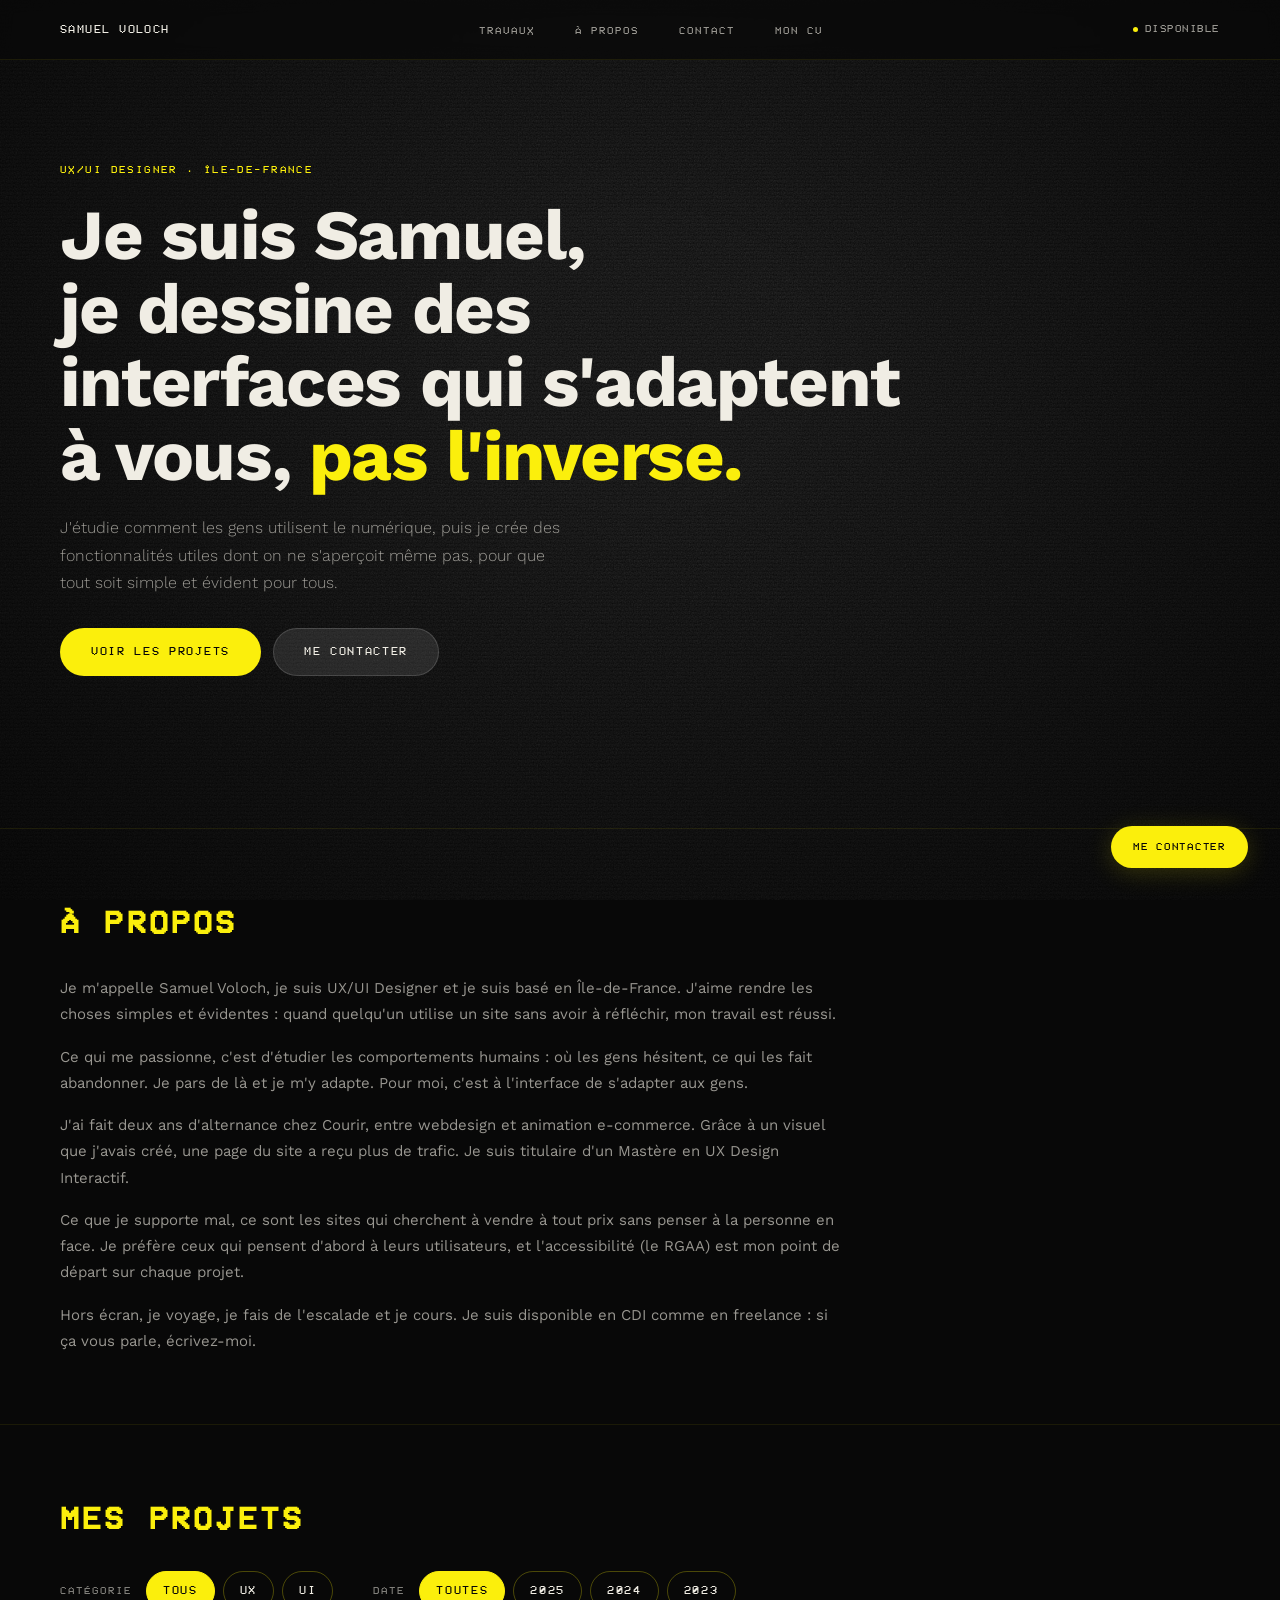
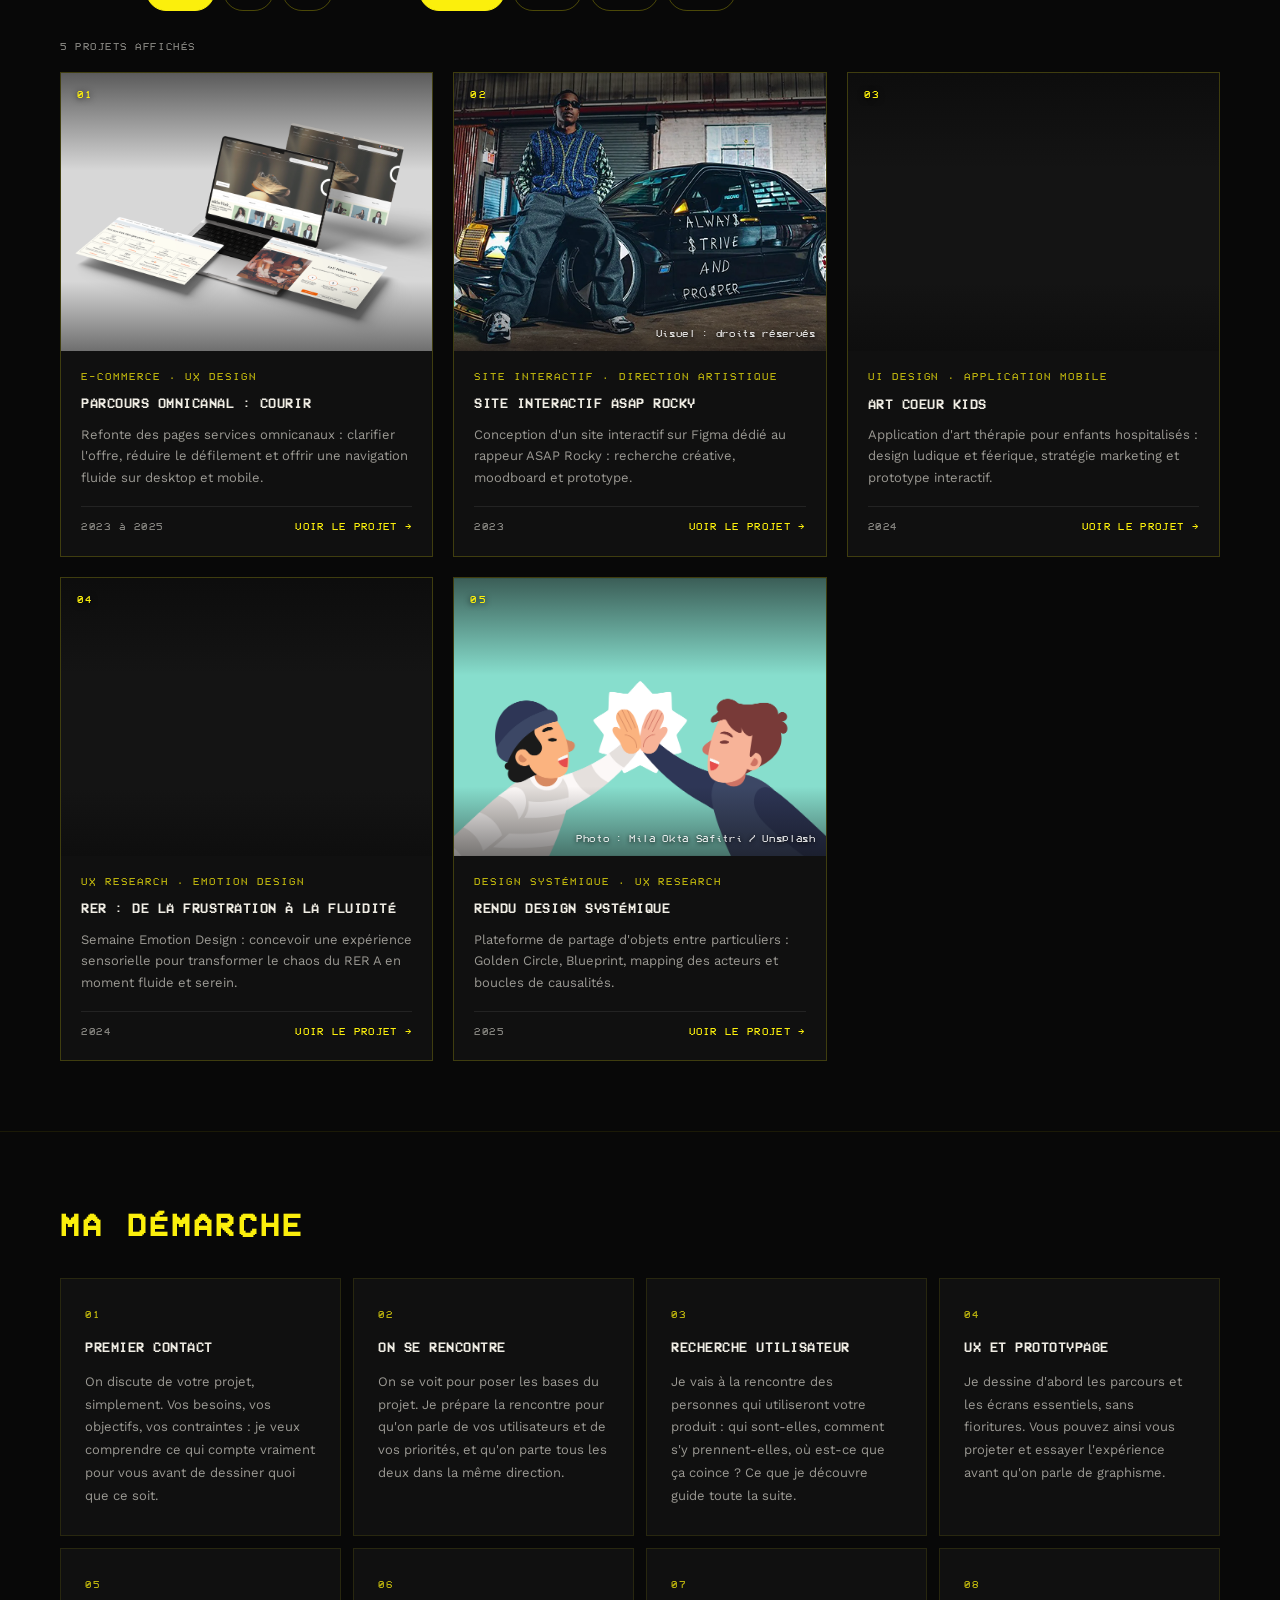
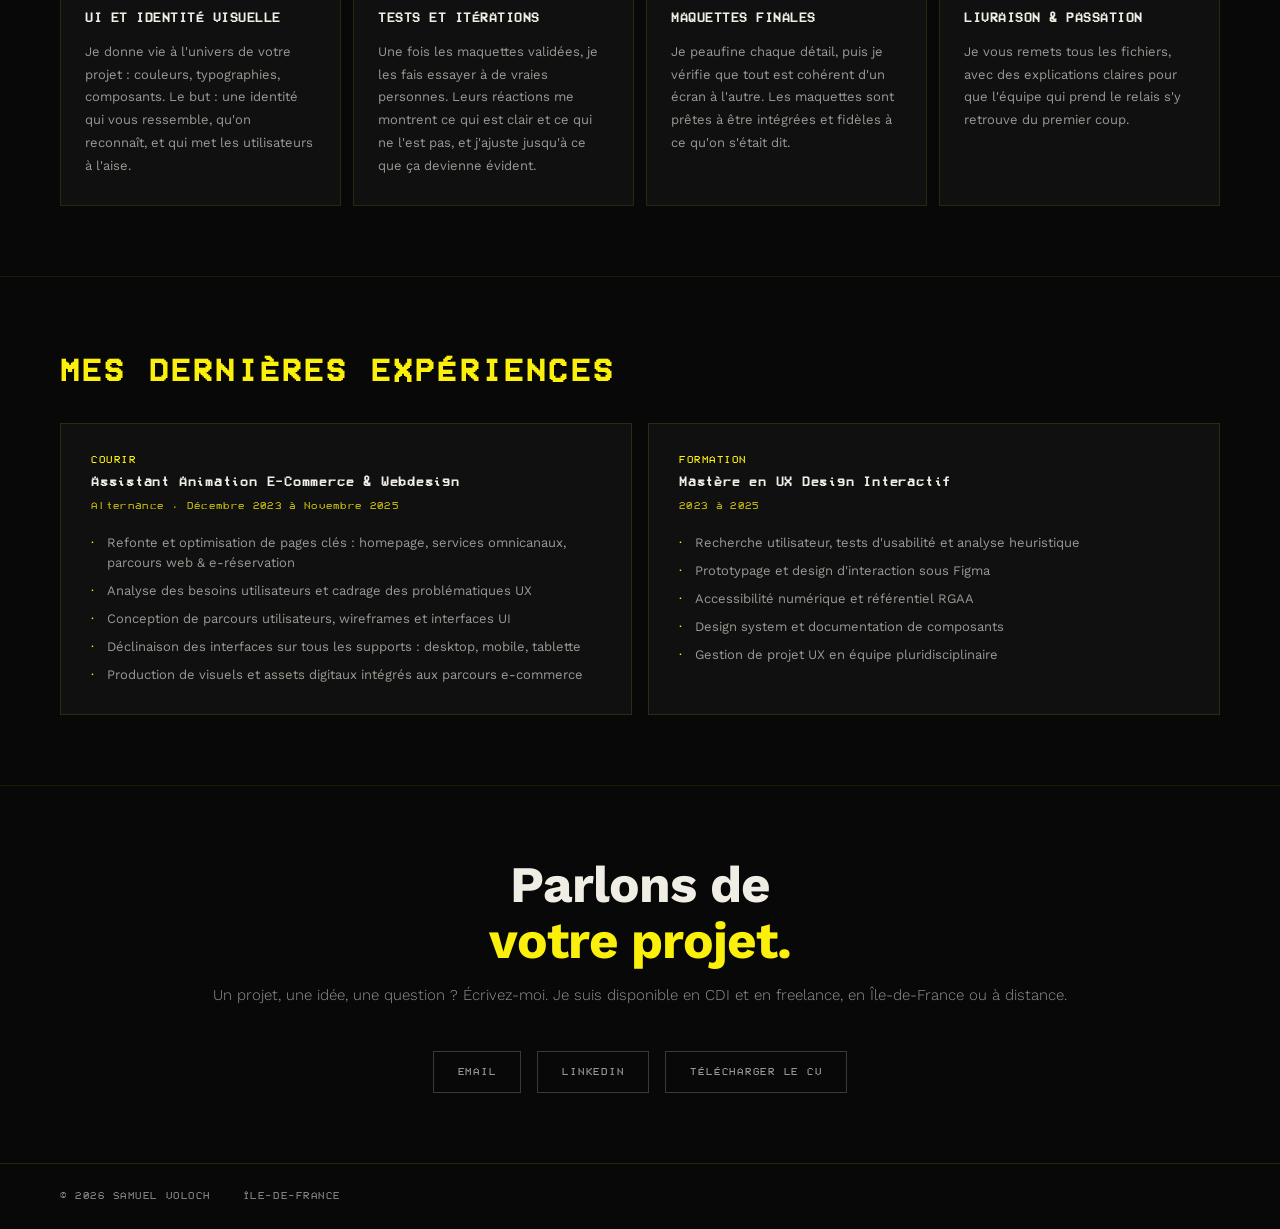
==== index.html @ e3a6f75e "Update index.html" ====
<!DOCTYPE html>
<html lang="fr">
<head>
<meta charset="UTF-8">
<meta name="viewport" content="width=device-width, initial-scale=1.0">
<title>Samuel Voloch · UX/UI Designer</title>
<meta name="author" content="Samuel Voloch">
<meta name="description" content="Je suis Samuel, UX/UI Designer. Je dessine des interfaces qui s'adaptent à vous, pas l'inverse. Basé en Île-de-France.">
<link rel="preconnect" href="https://fonts.googleapis.com">
<link rel="preconnect" href="https://fonts.gstatic.com" crossorigin>
<link href="https://fonts.googleapis.com/css2?family=Work+Sans:wght@300;400;500;700&display=swap" rel="stylesheet">
<link rel="stylesheet" href="style.css">
<script type="application/ld+json">
{"@context":"https://schema.org","@type":"Person","name":"Samuel Voloch","jobTitle":"UX/UI Designer","url":"https://portfolio-samuel-blond.vercel.app","address":{"@type":"PostalAddress","addressRegion":"Île-de-France","addressCountry":"FR"}}
</script>
<script src="script.js" defer></script>
</head>
<body>

<a class="skip-link" href="#contenu">Aller au contenu</a>

<div class="fx" aria-hidden="true">
  <div id="bg"></div>
  <div id="scanlines"></div>
  <div id="vignette"></div>
  <div id="glitch-el"></div>
  <div id="cur"></div>
  <div id="cur-ring"></div>
</div>

<nav class="nav" aria-label="Navigation principale">
  <a href="#hero" class="nav-logo">SAMUEL VOLOCH</a>
  <button type="button" class="nav-toggle" aria-expanded="false" aria-controls="nav-menu"><span class="nav-toggle-icon" aria-hidden="true"></span>Menu</button>
  <ul class="nav-links" id="nav-menu">
    <li><a href="#work">Travaux</a></li>
    <li><a href="#about">À propos</a></li>
    <li><a href="#contact">Contact</a></li>
    <li><a href="https://drive.google.com/file/d/10iyQHXAq80rBVVJ4hmMgtF6LsTq1H88y/view?usp=sharing" target="_blank" rel="noopener noreferrer">Mon CV<span class="sr-only"> (nouvel onglet)</span></a></li>
  </ul>
  <p class="nav-status"><span class="blink" aria-hidden="true"></span>Disponible</p>
</nav>

<main id="contenu" class="main">

  <section id="hero" class="section">
    <p class="hero-eyebrow">UX/UI Designer · Île-de-France</p>
    <h1 class="hero-title">
      Je suis Samuel,<br>
      je dessine des<br>
      interfaces qui s'adaptent<br>
      à vous, <em>pas l'inverse.</em>
    </h1>
    <p class="hero-sub">J'étudie comment les gens utilisent le numérique, puis je crée des fonctionnalités utiles dont on ne s'aperçoit même pas, pour que tout soit simple et évident pour tous.</p>
    <div class="hero-btns">
      <a href="#work" class="btn btn-y">Voir les projets</a>
      <a href="#contact" class="btn btn-g">Me contacter</a>
    </div>
  </section>

  <section id="about" class="section">
    <h2 class="sec-title">À Propos</h2>
    <div class="about-text">
      <p>Je m'appelle Samuel Voloch, je suis UX/UI Designer et je suis basé en Île-de-France. J'aime rendre les choses simples et évidentes : quand quelqu'un utilise un site sans avoir à réfléchir, mon travail est réussi.</p>
      <p>Ce qui me passionne, c'est d'étudier les comportements humains : où les gens hésitent, ce qui les fait abandonner. Je pars de là et je m'y adapte. Pour moi, c'est à l'interface de s'adapter aux gens.</p>
      <p>J'ai fait deux ans d'alternance chez Courir, entre webdesign et animation <span class="nowrap">e-commerce</span>. Grâce à un visuel que j'avais créé, une page du site a reçu plus de trafic. Je suis titulaire d'un Mastère en UX Design Interactif.</p>
      <p>Ce que je supporte mal, ce sont les sites qui cherchent à vendre à tout prix sans penser à la personne en face. Je préfère ceux qui pensent d'abord à leurs utilisateurs, et l'accessibilité (le RGAA) est mon point de départ sur chaque projet.</p>
      <p>Hors écran, je voyage, je fais de l'escalade et je cours. Je suis disponible en CDI comme en freelance : si ça vous parle, écrivez-moi.</p>
    </div>
  </section>

  <section id="work" class="section">
    <h2 class="sec-title">Mes Projets</h2>

    <!-- Filtres : affichés par script.js (cachés si JavaScript est désactivé) -->
    <div class="filters" data-filters hidden>
      <div class="filter-group" role="group" aria-labelledby="fl-cat">
        <span class="filter-label" id="fl-cat">Catégorie</span>
        <button type="button" class="chip-btn" data-group="cat" data-filter="all" aria-pressed="true">Tous</button>
        <button type="button" class="chip-btn" data-group="cat" data-filter="ux" aria-pressed="false">UX</button>
        <button type="button" class="chip-btn" data-group="cat" data-filter="ui" aria-pressed="false">UI</button>
      </div>
      <div class="filter-group" role="group" aria-labelledby="fl-year">
        <span class="filter-label" id="fl-year">Date</span>
        <button type="button" class="chip-btn" data-group="year" data-filter="all" aria-pressed="true">Toutes</button>
        <button type="button" class="chip-btn" data-group="year" data-filter="2025" aria-pressed="false">2025</button>
        <button type="button" class="chip-btn" data-group="year" data-filter="2024" aria-pressed="false">2024</button>
        <button type="button" class="chip-btn" data-group="year" data-filter="2023" aria-pressed="false">2023</button>
      </div>
    </div>
    <p class="filter-status" id="filter-status" role="status"></p>

    <ul class="proj-grid" id="proj-list" role="list" aria-label="Projets">

      <li class="proj-item" data-cat="ux ui" data-year="2023 2024 2025">
        <a class="proj-card" href="projet-courir.html" aria-labelledby="p1-name">
          <div class="proj-thumb">
            <span class="proj-num" aria-hidden="true">01</span>
            <img src="Mockup%20Courir.png" alt="" loading="lazy" decoding="async">
          </div>
          <div class="proj-body">
            <p class="proj-tag">E-Commerce · UX Design</p>
            <h3 class="proj-name" id="p1-name">Parcours omnicanal : Courir</h3>
            <p class="proj-desc">Refonte des pages services omnicanaux : clarifier l'offre, réduire le défilement et offrir une navigation fluide sur desktop et mobile.</p>
            <div class="proj-footer"><span class="proj-year">2023 à 2025</span><span class="proj-cta">Voir le projet <span aria-hidden="true">→</span></span></div>
          </div>
        </a>
      </li>

      <li class="proj-item" data-cat="ui" data-year="2023">
        <a class="proj-card" href="projet-asaprocky.html" aria-labelledby="p2-name">
          <div class="proj-thumb">
            <span class="proj-num" aria-hidden="true">02</span>
            <img src="image_22.png" alt="" loading="lazy" decoding="async">
            <span class="proj-credit">Visuel : droits réservés</span>
          </div>
          <div class="proj-body">
            <p class="proj-tag">Site interactif · Direction artistique</p>
            <h3 class="proj-name" id="p2-name">Site interactif ASAP Rocky</h3>
            <p class="proj-desc">Conception d'un site interactif sur Figma dédié au rappeur ASAP Rocky : recherche créative, moodboard et prototype.</p>
            <div class="proj-footer"><span class="proj-year">2023</span><span class="proj-cta">Voir le projet <span aria-hidden="true">→</span></span></div>
          </div>
        </a>
      </li>

      <li class="proj-item" data-cat="ui" data-year="2024">
        <a class="proj-card" href="projet-artcourkids.html" aria-labelledby="p3-name">
          <div class="proj-thumb">
            <span class="proj-num" aria-hidden="true">03</span>
            <img src="Art_Coeur_Kids.webp" alt="" loading="lazy" decoding="async" style="object-position:50% 35%">    <!-- cadrage sur le visage -->
          </div>
          <div class="proj-body">
            <p class="proj-tag">UI Design · Application mobile</p>
            <h3 class="proj-name" id="p3-name">Art Coeur Kids</h3>
            <p class="proj-desc">Application d'art thérapie pour enfants hospitalisés : design ludique et féerique, stratégie marketing et prototype interactif.</p>
            <div class="proj-footer"><span class="proj-year">2024</span><span class="proj-cta">Voir le projet <span aria-hidden="true">→</span></span></div>
          </div>
        </a>
      </li>

      <li class="proj-item" data-cat="ux" data-year="2024">
        <a class="proj-card" href="projet-rer.html" aria-labelledby="p4-name">
          <div class="proj-thumb">
            <span class="proj-num" aria-hidden="true">04</span>
            <img src="Container.png" alt="" loading="lazy" decoding="async">
          </div>
          <div class="proj-body">
            <p class="proj-tag">UX Research · Emotion Design</p>
            <h3 class="proj-name" id="p4-name">RER : De la Frustration à la Fluidité</h3>
            <p class="proj-desc">Semaine Emotion Design : concevoir une expérience sensorielle pour transformer le chaos du RER A en moment fluide et serein.</p>
            <div class="proj-footer"><span class="proj-year">2024</span><span class="proj-cta">Voir le projet <span aria-hidden="true">→</span></span></div>
          </div>
        </a>
      </li>

      <li class="proj-item" data-cat="ux" data-year="2025">
        <a class="proj-card" href="projet-design-systemique.html" aria-labelledby="p5-name">
          <div class="proj-thumb">
            <span class="proj-num" aria-hidden="true">05</span>
            <img src="mila-okta-safitri-QBdipcCUViI-unsplash.png" alt="" loading="lazy" decoding="async">
            <span class="proj-credit">Photo : Mila Okta Safitri / Unsplash</span>
          </div>
          <div class="proj-body">
            <p class="proj-tag">Design Systémique · UX Research</p>
            <h3 class="proj-name" id="p5-name">Rendu Design Systémique</h3>
            <p class="proj-desc">Plateforme de partage d'objets entre particuliers : Golden Circle, Blueprint, mapping des acteurs et boucles de causalités.</p>
            <div class="proj-footer"><span class="proj-year">2025</span><span class="proj-cta">Voir le projet <span aria-hidden="true">→</span></span></div>
          </div>
        </a>
      </li>

    </ul>

    <p class="proj-empty" id="proj-empty" hidden>Aucun projet ne correspond à ces filtres. <button type="button" id="filter-reset">Réinitialiser les filtres</button></p>
  </section>

  <section id="process" class="section">
    <h2 class="sec-title">Ma Démarche</h2>
    <div class="process-grid">

      <div class="process-card">
        <div class="process-n" aria-hidden="true">01</div>
        <h3 class="process-title">Premier contact</h3>
        <p class="process-text">On discute de votre projet, simplement. Vos besoins, vos objectifs, vos contraintes : je veux comprendre ce qui compte vraiment pour vous avant de dessiner quoi que ce soit.</p>
      </div>

      <div class="process-card">
        <div class="process-n" aria-hidden="true">02</div>
        <h3 class="process-title">On se rencontre</h3>
        <p class="process-text">On se voit pour poser les bases du projet. Je prépare la rencontre pour qu'on parle de vos utilisateurs et de vos priorités, et qu'on parte tous les deux dans la même direction.</p>
      </div>

      <div class="process-card">
        <div class="process-n" aria-hidden="true">03</div>
        <h3 class="process-title">Recherche utilisateur</h3>
        <p class="process-text">Je vais à la rencontre des personnes qui utiliseront votre produit : qui sont-elles, comment s'y prennent-elles, où est-ce que ça coince ? Ce que je découvre guide toute la suite.</p>
      </div>

      <div class="process-card">
        <div class="process-n" aria-hidden="true">04</div>
        <h3 class="process-title">UX et prototypage</h3>
        <p class="process-text">Je dessine d'abord les parcours et les écrans essentiels, sans fioritures. Vous pouvez ainsi vous projeter et essayer l'expérience avant qu'on parle de graphisme.</p>
      </div>

      <div class="process-card">
        <div class="process-n" aria-hidden="true">05</div>
        <h3 class="process-title">UI et identité visuelle</h3>
        <p class="process-text">Je donne vie à l'univers de votre projet : couleurs, typographies, composants. Le but : une identité qui vous ressemble, qu'on reconnaît, et qui met les utilisateurs à l'aise.</p>
      </div>

      <div class="process-card">
        <div class="process-n" aria-hidden="true">06</div>
        <h3 class="process-title">Tests et itérations</h3>
        <p class="process-text">Une fois les maquettes validées, je les fais essayer à de vraies personnes. Leurs réactions me montrent ce qui est clair et ce qui ne l'est pas, et j'ajuste jusqu'à ce que ça devienne évident.</p>
      </div>

      <div class="process-card">
        <div class="process-n" aria-hidden="true">07</div>
        <h3 class="process-title">Maquettes finales</h3>
        <p class="process-text">Je peaufine chaque détail, puis je vérifie que tout est cohérent d'un écran à l'autre. Les maquettes sont prêtes à être intégrées et fidèles à ce qu'on s'était dit.</p>
      </div>

      <div class="process-card">
        <div class="process-n" aria-hidden="true">08</div>
        <h3 class="process-title">Livraison &amp; passation</h3>
        <p class="process-text">Je vous remets tous les fichiers, avec des explications claires pour que l'équipe qui prend le relais s'y retrouve du premier coup.</p>
      </div>

    </div>
  </section>

  <section id="xp" class="section">
    <h2 class="sec-title">Mes Dernières Expériences</h2>
    <div class="xp-grid">
      <article class="xp-card">
        <p class="xp-company">Courir</p>
        <h3 class="xp-role">Assistant Animation E-Commerce &amp; Webdesign</h3>
        <p class="xp-period">Alternance · Décembre 2023 à Novembre 2025</p>
        <ul class="xp-list">
          <li>Refonte et optimisation de pages clés : homepage, services omnicanaux, parcours web &amp; e-réservation</li>
          <li>Analyse des besoins utilisateurs et cadrage des problématiques UX</li>
          <li>Conception de parcours utilisateurs, wireframes et interfaces UI</li>
          <li>Déclinaison des interfaces sur tous les supports : desktop, mobile, tablette</li>
          <li>Production de visuels et assets digitaux intégrés aux parcours e-commerce</li>
        </ul>
      </article>
      <article class="xp-card">
        <p class="xp-company">Formation</p>
        <h3 class="xp-role">Mastère en UX Design Interactif</h3>
        <p class="xp-period">2023 à 2025</p>
        <ul class="xp-list">
          <li>Recherche utilisateur, tests d'usabilité et analyse heuristique</li>
          <li>Prototypage et design d'interaction sous Figma</li>
          <li>Accessibilité numérique et référentiel RGAA</li>
          <li>Design system et documentation de composants</li>
          <li>Gestion de projet UX en équipe pluridisciplinaire</li>
        </ul>
      </article>
    </div>
  </section>

  <section id="contact" class="section">
    <h2 class="contact-big">Parlons de<br><em>votre projet.</em></h2>
    <p class="contact-sub">Un projet, une idée, une question ? Écrivez-moi. Je suis disponible en CDI et en freelance, en Île-de-France ou à distance.</p>
    <div class="contact-links">
      <a href="mailto:s.a.voloch@gmail.com" class="contact-link">Email</a>
      <a href="https://www.linkedin.com/in/samuel-voloch-94533a205/" target="_blank" rel="noopener noreferrer" class="contact-link">LinkedIn<span class="sr-only"> (nouvel onglet)</span></a>
      <a href="https://drive.google.com/file/d/10iyQHXAq80rBVVJ4hmMgtF6LsTq1H88y/view?usp=sharing" target="_blank" rel="noopener noreferrer" class="contact-link">Télécharger le CV<span class="sr-only"> (nouvel onglet)</span></a>
    </div>
  </section>

</main>

<footer class="foot">
  <span class="foot-copy">© 2026 Samuel Voloch</span>
  <span class="foot-copy">Île-de-France</span>
</footer>

<a href="mailto:s.a.voloch@gmail.com" id="float-contact">Me contacter</a>
<button type="button" id="back-top" aria-label="Retour en haut de la page">
  <svg viewBox="0 0 24 24" aria-hidden="true"><path d="M12 20V5M5 11l7-7 7 7"/></svg>
</button>

</body>
</html>
---- style.css ----
/* ==========================================================================
   Samuel Voloch · Portfolio · feuille de style partagée par toutes les pages
   Le CSS propre à une seule page reste dans le <style> de cette page.
   ========================================================================== */

/* ---------- Polices ---------- */
@font-face {
  font-family: 'VCR OSD Mono';
  src: url('VCR_OSD_MONO.woff2') format('woff2'),
       url('VCR_OSD_MONO.ttf') format('truetype');
  font-weight: 400;
  font-style: normal;
  font-display: swap;
}

/* ---------- Variables ---------- */
:root {
  --y: #FBEF0C;
  --bg: #080808;
  --card: #101010;
  --card2: #141414;
  --white: #F0EDE4;

  /* Textes secondaires : tous >= 4,5:1 sur --bg et --card (RGAA / WCAG AA) */
  --dim: rgba(240, 237, 228, 0.62);
  --faint: rgba(240, 237, 228, 0.52);
  --y-dim: rgba(251, 239, 12, 0.72);

  --line: rgba(251, 239, 12, 0.1);
  --line-strong: rgba(251, 239, 12, 0.2);

  --mono: 'VCR OSD Mono', 'Courier New', monospace;
  --sans: 'Work Sans', Arial, sans-serif;

  --nav-h: 60px;
  --gutter: 60px;
}

/* ---------- Base ---------- */
*, *::before, *::after { margin: 0; padding: 0; box-sizing: border-box; }
[hidden] { display: none !important; }

html {
  scroll-behavior: smooth;
  scroll-padding-top: calc(var(--nav-h) + 16px);
}
body {
  background: var(--bg);
  color: var(--white);
  font-family: var(--sans);
  line-height: 1.5;
  overflow-x: hidden;
  -webkit-font-smoothing: antialiased;
}
img { max-width: 100%; }
a { color: inherit; }
ul, ol { list-style: none; }

:focus-visible { outline: 2px solid var(--y); outline-offset: 3px; }

.sr-only {
  position: absolute; width: 1px; height: 1px; overflow: hidden;
  clip: rect(0 0 0 0); clip-path: inset(50%); white-space: nowrap;
}
.skip-link {
  position: fixed; top: -80px; left: 16px; z-index: 10000;
  font-family: var(--mono); font-size: 11px; letter-spacing: .14em; text-transform: uppercase;
  color: #080808; background: var(--y); text-decoration: none;
  padding: 12px 18px; border-radius: 100px; transition: top .15s;
}
.skip-link:focus { top: 12px; }

/* ---------- Calques d'ambiance (fond, scanlines, vignette, glitch) ---------- */
#bg { position: fixed; inset: 0; z-index: 0; background-color: #0d0d0d; overflow: hidden; }
#bg::before {
  content: ''; position: absolute; inset: -50%; width: 200%; height: 200%;
  background-image: url("data:image/svg+xml,%3Csvg xmlns='http://www.w3.org/2000/svg' width='300' height='300'%3E%3Cfilter id='n'%3E%3CfeTurbulence type='fractalNoise' baseFrequency='0.75' numOctaves='4' stitchTiles='stitch'/%3E%3CfeColorMatrix type='saturate' values='0'/%3E%3C/filter%3E%3Crect width='300' height='300' filter='url(%23n)' opacity='0.9'/%3E%3C/svg%3E");
  opacity: .18; animation: snow .08s steps(1) infinite;
}
@keyframes snow {
  0% { transform: translate(0, 0); }   10% { transform: translate(-3%, -4%); }
  20% { transform: translate(4%, 2%); } 30% { transform: translate(-2%, 5%); }
  40% { transform: translate(3%, -3%); } 50% { transform: translate(-5%, 1%); }
  60% { transform: translate(2%, 4%); }  70% { transform: translate(-4%, -2%); }
  80% { transform: translate(5%, 3%); }  90% { transform: translate(-1%, -5%); }
  100% { transform: translate(3%, 2%); }
}
#scanlines {
  position: fixed; inset: 0; z-index: 1; pointer-events: none;
  background: repeating-linear-gradient(to bottom, transparent 0, transparent 2px, rgba(0,0,0,.10) 2px, rgba(0,0,0,.10) 4px);
}
#vignette {
  position: fixed; inset: 0; z-index: 2; pointer-events: none;
  background: radial-gradient(ellipse at 50% 40%, transparent 20%, rgba(0,0,0,.65) 100%);
}
#glitch-el {
  position: fixed; left: 0; right: 0; height: 1px; z-index: 4; pointer-events: none;
  background: rgba(251, 239, 12, .5); opacity: 0; transition: opacity .05s;
}

/* ---------- Curseur personnalisé (souris uniquement) ---------- */
#cur, #cur-ring {
  display: none; position: fixed; top: -100px; left: -100px; z-index: 9999;
  border-radius: 50%; pointer-events: none; opacity: 0;
  transform: translate(-50%, -50%);
}
#cur { width: 8px; height: 8px; background: var(--y); transition: width .15s, height .15s; }
#cur-ring { width: 30px; height: 30px; z-index: 9998; border: 1px solid rgba(251,239,12,.4); transition: width .2s, height .2s, border-color .2s; }
.cur-hover #cur { width: 13px; height: 13px; }
.cur-hover #cur-ring { width: 44px; height: 44px; border-color: rgba(251,239,12,.7); }

@media (hover: hover) and (pointer: fine) {
  #cur, #cur-ring { display: block; }
  /* le vrai curseur n'est masqué qu'une fois le curseur personnalisé actif (classe posée par script.js) */
  html.cur-on body, html.cur-on a, html.cur-on button { cursor: none; }
  /* dans la visionneuse, le vrai curseur redevient visible */
  .lightbox, .lightbox * { cursor: auto; }
  .lightbox .lb-close { cursor: pointer; }
  .lightbox .lb-img { cursor: zoom-out; }
}

/* ---------- Navigation ---------- */
.nav {
  position: fixed; top: 0; left: 0; right: 0; height: var(--nav-h); z-index: 100;
  display: flex; align-items: center; justify-content: space-between; padding: 0 var(--gutter);
  border-bottom: .5px solid rgba(251,239,12,.08);
  background: rgba(8,8,8,.75); backdrop-filter: blur(8px);
}
.nav-logo { font-family: var(--mono); font-size: 12px; letter-spacing: .12em; color: var(--white); text-decoration: none; white-space: nowrap; }
.nav-toggle {
  display: none; align-items: center; gap: 10px; min-height: 44px; padding: 0 4px;
  font-family: var(--mono); font-size: 12px; letter-spacing: .16em; text-transform: uppercase;
  color: var(--white); background: none; border: 0; cursor: pointer;
}
.nav-toggle-icon { position: relative; width: 18px; height: 2px; background: currentColor; transition: background .15s; }
.nav-toggle-icon::before, .nav-toggle-icon::after { content: ''; position: absolute; left: 0; width: 18px; height: 2px; background: currentColor; transition: transform .2s; }
.nav-toggle-icon::before { top: -6px; }
.nav-toggle-icon::after { top: 6px; }
.nav-toggle[aria-expanded="true"] .nav-toggle-icon { background: transparent; }
.nav-toggle[aria-expanded="true"] .nav-toggle-icon::before { transform: translateY(6px) rotate(45deg); }
.nav-toggle[aria-expanded="true"] .nav-toggle-icon::after { transform: translateY(-6px) rotate(-45deg); }
.nav-links { display: flex; gap: 40px; }
.nav-links a {
  font-family: var(--mono); font-size: 11px; letter-spacing: .18em; text-transform: uppercase;
  color: var(--dim); text-decoration: none; transition: color .2s;
}
.nav-links a:hover { color: var(--y); }
.nav-status { font-family: var(--mono); font-size: 11px; letter-spacing: .14em; text-transform: uppercase; color: var(--dim); display: flex; align-items: center; gap: 7px; }
.blink { width: 5px; height: 5px; border-radius: 50%; background: var(--y); animation: blink 1.4s step-end infinite; }
@keyframes blink { 0%, 100% { opacity: 1; } 50% { opacity: 0; } }

/* ---------- Structure ---------- */
.main { position: relative; z-index: 10; }
.section { padding: 70px var(--gutter); border-top: .5px solid rgba(251,239,12,.08); }
.sec-title {
  font-family: var(--mono); font-size: clamp(22px, 3vw, 32px); font-weight: 700;
  letter-spacing: .1em; text-transform: uppercase; color: var(--y); margin-bottom: 28px;
}

/* ---------- Boutons ---------- */
.btn {
  display: inline-flex; align-items: center; justify-content: center;
  font-family: var(--mono); font-size: 12px; letter-spacing: .14em; text-transform: uppercase; text-decoration: none;
  padding: 14px 30px; border-radius: 100px; border: 1px solid transparent; cursor: pointer;
  transition: transform .15s, opacity .15s, background .2s;
}
.btn:hover { transform: translateY(-2px); }
.btn-y { background: var(--y); color: #080808; }
.btn-y:hover { opacity: .88; }
.btn-g { background: rgba(255,255,255,.1); color: var(--white); border-color: rgba(255,255,255,.15); }
.btn-g:hover { background: rgba(255,255,255,.16); }

/* Boutons flottants : contact + retour en haut */
#float-contact {
  position: fixed; bottom: 32px; right: 32px; z-index: 200;
  font-family: var(--mono); font-size: 11px; letter-spacing: .16em; text-transform: uppercase; text-decoration: none;
  color: #080808; background: var(--y); padding: 13px 22px; border-radius: 100px;
  box-shadow: 0 4px 24px rgba(251,239,12,.18);
  transition: transform .2s, opacity .3s, visibility .3s;
}
#float-contact:hover { transform: translateY(-2px); }
#float-contact.is-hidden { opacity: 0; visibility: hidden; pointer-events: none; transform: translateY(8px); }

#back-top {
  position: fixed; bottom: 88px; right: 32px; z-index: 200;
  width: 44px; height: 44px; display: grid; place-items: center; padding: 0;
  color: var(--y); background: rgba(16,16,16,.92); border: 1px solid rgba(251,239,12,.5); border-radius: 50%;
  box-shadow: 0 4px 24px rgba(0,0,0,.5);
  opacity: 0; visibility: hidden; transform: translateY(8px);
  transition: opacity .25s, transform .25s, visibility .25s, background .2s, color .2s;
}
#back-top svg { width: 18px; height: 18px; fill: none; stroke: currentColor; stroke-width: 2; stroke-linecap: square; }
#back-top.is-visible { opacity: 1; visibility: visible; transform: none; }
#back-top:hover { background: var(--y); color: #080808; }

/* ---------- Footer ---------- */
.foot {
  position: relative; z-index: 10;
  /* textes alignés à gauche : les boutons flottants occupent le coin droit en bas de page */
  display: flex; align-items: center; justify-content: flex-start; gap: 8px 32px; flex-wrap: wrap;
  padding: 24px var(--gutter); border-top: .5px solid rgba(251,239,12,.12);
}
.foot-copy { font-family: var(--mono); font-size: 11px; letter-spacing: .14em; text-transform: uppercase; color: var(--faint); }

/* ==========================================================================
   PAGE D'ACCUEIL
   ========================================================================== */
#hero { min-height: 92vh; display: flex; flex-direction: column; justify-content: center; padding-top: 80px; border-top: 0; }
.hero-eyebrow { font-family: var(--mono); font-size: 11px; letter-spacing: .22em; text-transform: uppercase; color: var(--y); margin-bottom: 20px; opacity: 0; animation: up .6s .2s ease forwards; }
.hero-title { font-size: clamp(44px, 5.5vw, 80px); font-weight: 700; line-height: 1.05; letter-spacing: -.02em; margin-bottom: 20px; opacity: 0; animation: up .7s .4s ease forwards; }
.hero-title em { font-style: normal; color: var(--y); white-space: nowrap; }
.hero-sub { font-size: 16px; font-weight: 300; color: var(--dim); max-width: 500px; line-height: 1.7; margin-bottom: 32px; opacity: 0; animation: up .65s .65s ease forwards; }
.hero-btns { display: flex; flex-wrap: wrap; gap: 12px; opacity: 0; animation: up .6s .85s ease forwards; }
@keyframes up { from { opacity: 0; transform: translateY(14px); } to { opacity: 1; transform: translateY(0); } }

.about-text p { font-size: 15px; color: var(--dim); line-height: 1.75; max-width: 780px; margin-bottom: 16px; }
.about-text p:last-child { margin-bottom: 0; }
.nowrap { white-space: nowrap; }

/* Filtres des projets */
.filters { display: flex; flex-wrap: wrap; gap: 14px 40px; margin-bottom: 28px; }
.filter-group { display: flex; align-items: center; flex-wrap: wrap; gap: 8px; }
.filter-label { font-family: var(--mono); font-size: 11px; letter-spacing: .18em; text-transform: uppercase; color: var(--faint); margin-right: 6px; }
.chip-btn {
  font-family: var(--mono); font-size: 12px; min-height: 40px; letter-spacing: .14em; text-transform: uppercase;
  color: var(--white); background: transparent; padding: 9px 16px; border-radius: 100px;
  border: 1px solid rgba(251,239,12,.28); cursor: pointer; transition: background .2s, color .2s, border-color .2s;
}
.chip-btn:hover { border-color: var(--y); color: var(--y); }
.chip-btn[aria-pressed="true"] { background: var(--y); border-color: var(--y); color: #080808; }
.filter-status { font-family: var(--mono); font-size: 11px; letter-spacing: .14em; text-transform: uppercase; color: var(--faint); margin-bottom: 16px; }
.proj-empty { font-size: 15px; color: var(--dim); padding: 32px 0; }
.proj-empty button { font: inherit; color: var(--y); background: none; border: 0; text-decoration: underline; cursor: pointer; }

/* Grille de projets : tout est visible d'un coup, les filtres masquent les cartes en trop */
.proj-grid { display: grid; grid-template-columns: repeat(3, 1fr); gap: 20px; }
.proj-item { min-width: 0; }
.proj-card {
  display: block; height: 100%; color: inherit; text-decoration: none;
  background: var(--card); border: 1px solid var(--line-strong);
  transition: border-color .2s, transform .2s;
}
.proj-card:hover { border-color: rgba(251,239,12,.6); transform: translateY(-3px); }
.proj-thumb { position: relative; aspect-ratio: 4 / 3; overflow: hidden; background: var(--card2); display: flex; align-items: center; justify-content: center; }
.proj-thumb img { width: 100%; height: 100%; object-fit: cover; display: block; }
/* voile sombre en haut et en bas : garde le numéro et le crédit lisibles sur une image claire */
.proj-thumb::after {
  content: ''; position: absolute; inset: 0; pointer-events: none;
  background: linear-gradient(to bottom, rgba(8,8,8,.6), transparent 35%, transparent 75%, rgba(8,8,8,.5));
}
.proj-num { position: absolute; top: 14px; left: 16px; z-index: 1; font-family: var(--mono); font-size: 11px; letter-spacing: .2em; color: var(--y); text-shadow: 0 1px 6px rgba(0,0,0,.8); }
.proj-credit { position: absolute; z-index: 1; bottom: 8px; right: 10px; left: 10px; text-align: right; font-family: var(--mono); font-size: 11px; letter-spacing: .06em; color: rgba(255,255,255,.85); text-shadow: 0 1px 4px rgba(0,0,0,.9); }
.proj-body { padding: 18px 20px 20px; }
.proj-tag { font-family: var(--mono); font-size: 11px; letter-spacing: .18em; text-transform: uppercase; color: var(--y-dim); margin-bottom: 10px; }
.proj-name { font-family: var(--mono); font-size: 13px; font-weight: 700; letter-spacing: .04em; text-transform: uppercase; line-height: 1.4; margin-bottom: 10px; }
.proj-desc { font-family: var(--sans); font-size: 13px; color: var(--dim); line-height: 1.65; margin-bottom: 18px; }
.proj-footer { display: flex; align-items: center; justify-content: space-between; border-top: 1px solid rgba(255,255,255,.08); padding-top: 12px; }
.proj-year { font-family: var(--mono); font-size: 11px; letter-spacing: .14em; color: var(--faint); }
.proj-cta { font-family: var(--mono); font-size: 11px; letter-spacing: .12em; text-transform: uppercase; color: var(--y); }

/* Démarche */
.process-grid { display: grid; grid-template-columns: repeat(4, 1fr); gap: 12px; }
.process-card { background: var(--card); border: 1px solid var(--line); padding: 28px 24px; transition: background .2s, border-color .2s, transform .15s; }
.process-card:hover { background: rgba(251,239,12,.06); border-color: rgba(251,239,12,.5); transform: translateY(-3px); }
.process-n { font-family: var(--mono); font-size: 11px; letter-spacing: .2em; color: var(--y-dim); margin-bottom: 16px; }
.process-title { font-family: var(--mono); font-size: 13px; font-weight: 700; letter-spacing: .04em; text-transform: uppercase; line-height: 1.3; margin-bottom: 14px; }
.process-text { font-size: 13px; color: var(--dim); line-height: 1.75; }

/* Expériences */
.xp-grid { display: grid; grid-template-columns: 1fr 1fr; gap: 16px; }
.xp-card { background: var(--card); border: 1px solid rgba(251,239,12,.12); padding: 28px 30px; }
.xp-company { font-family: var(--mono); font-size: 11px; letter-spacing: .14em; text-transform: uppercase; color: var(--y); margin-bottom: 4px; }
.xp-role { font-family: var(--mono); font-size: 13px; font-weight: 700; letter-spacing: .06em; margin-bottom: 6px; }
.xp-period { font-family: var(--mono); font-size: 11px; letter-spacing: .12em; color: var(--y-dim); margin-bottom: 18px; }
.xp-list { display: flex; flex-direction: column; gap: 8px; }
.xp-list li { font-size: 13px; color: var(--dim); line-height: 1.55; padding-left: 16px; position: relative; }
.xp-list li::before { content: '·'; position: absolute; left: 0; color: var(--y); }

/* Contact */
#contact { text-align: center; }
.contact-big { font-size: clamp(32px, 4vw, 56px); font-weight: 700; letter-spacing: -.02em; line-height: 1.1; margin-bottom: 16px; }
.contact-big em { font-style: normal; color: var(--y); }
.contact-sub { font-size: 15px; font-weight: 300; color: var(--dim); margin-bottom: 44px; }
.contact-links { display: flex; flex-wrap: wrap; justify-content: center; gap: 16px; }
.contact-link {
  font-family: var(--mono); font-size: 11px; letter-spacing: .16em; text-transform: uppercase; text-decoration: none;
  color: var(--dim); padding: 12px 24px; border: .5px solid rgba(255,255,255,.2); transition: color .2s, border-color .2s;
}
.contact-link:hover { color: var(--y); border-color: rgba(251,239,12,.5); }

/* ==========================================================================
   PAGES PROJET (études de cas)
   ========================================================================== */
.cs { max-width: 900px; margin: 0 auto; padding: 120px var(--gutter) 100px; }

.cs-tag { font-family: var(--mono); font-size: 11px; letter-spacing: .22em; text-transform: uppercase; color: var(--y-dim); margin-bottom: 16px; opacity: 0; animation: up .5s .1s ease forwards; }
.cs-title { font-size: clamp(32px, 4.5vw, 56px); font-weight: 700; letter-spacing: -.02em; line-height: 1.05; margin-bottom: 20px; opacity: 0; animation: up .6s .25s ease forwards; }
.cs-title em { font-style: normal; color: var(--y); }
.cs-intro { font-size: 16px; font-weight: 300; color: var(--dim); line-height: 1.75; max-width: 660px; margin-bottom: 40px; opacity: 0; animation: up .6s .4s ease forwards; }

.cs-brief { margin: 0 0 28px; border: 1px solid var(--line); border-left: 2px solid var(--y); background: rgba(251,239,12,.03); opacity: 0; animation: up .5s .5s ease forwards; }
.cs-brief-row { display: grid; grid-template-columns: 120px 1fr; gap: 6px 20px; padding: 16px 22px; border-bottom: 1px solid var(--line); }
.cs-brief-row:last-child { border-bottom: 0; }
.cs-brief-label { font-family: var(--mono); font-size: 12px; letter-spacing: .2em; text-transform: uppercase; color: var(--y); padding-top: 2px; }
.cs-brief-val { font-size: 15px; line-height: 1.6; color: var(--white); }

.cs-note { font-size: 13px; line-height: 1.65; color: var(--faint); margin-top: 16px; max-width: 720px; }
.cs-note strong { color: var(--dim); font-weight: 500; }

.cs-meta { display: flex; margin-bottom: 48px; border: 1px solid var(--line); opacity: 0; animation: up .5s .55s ease forwards; }
.cs-meta-item { flex: 1; padding: 20px 24px; border-right: 1px solid var(--line); }
.cs-meta-item:last-child { border-right: 0; }
.cs-meta-label { font-family: var(--mono); font-size: 11px; letter-spacing: .22em; text-transform: uppercase; color: var(--y-dim); margin-bottom: 8px; }
.cs-meta-val { font-family: var(--sans); font-size: 14px; }

.cs-cta { margin-bottom: 56px; display: flex; flex-direction: column; align-items: flex-start; gap: 10px; }
.sound-warning { font-family: var(--mono); font-size: 11px; letter-spacing: .14em; color: var(--y-dim); display: flex; align-items: center; gap: 8px; }
.sound-warning::before { content: '🔊' / ''; }

.cs-section { margin-bottom: 56px; }
.cs-section-num { font-family: var(--mono); font-size: 11px; letter-spacing: .22em; color: var(--y-dim); margin-bottom: 10px; }
.cs-section-title { font-family: var(--mono); font-size: 16px; font-weight: 700; letter-spacing: .06em; text-transform: uppercase; margin-bottom: 18px; }
.cs-section-body { font-size: 15px; font-weight: 300; color: var(--dim); line-height: 1.8; }

.card { background: var(--card); border: 1px solid var(--line); }
.cs-quote { border-left: 2px solid var(--y); padding: 16px 24px; margin-top: 24px; background: rgba(251,239,12,.03); }
.cs-quote p { font-size: 14px; font-style: italic; color: var(--dim); line-height: 1.7; }
.cs-quote cite { display: block; margin-top: 8px; font-family: var(--mono); font-size: 11px; font-style: normal; letter-spacing: .1em; color: var(--y-dim); }

.cs-chips { display: flex; flex-wrap: wrap; gap: 8px; margin-top: 20px; }
.cs-chip { font-family: var(--mono); font-size: 11px; letter-spacing: .14em; text-transform: uppercase; color: var(--y-dim); border: .5px solid rgba(251,239,12,.3); padding: 7px 14px; }

.cs-divider { border: 0; border-top: .5px solid rgba(251,239,12,.12); margin: 56px 0; }

/* Images des études de cas : jamais rognées par défaut (voir script.js pour les images très hautes) */
.shot { margin: 0; }
.shot figcaption { font-family: var(--mono); font-size: 11px; letter-spacing: .18em; text-transform: uppercase; color: var(--y-dim); margin-bottom: 8px; }
.shot img { display: block; width: 100%; height: auto; border: 1px solid rgba(251,239,12,.1); background: var(--card); }
.shot-media { position: relative; display: block; width: 100%; padding: 0; background: none; border: 0; cursor: zoom-in; }
.shot.is-tall img { height: min(560px, 70vh); object-fit: cover; object-position: top; }
.shot.is-tall .shot-media::after {
  content: 'Voir en entier'; position: absolute; right: 10px; bottom: 10px;
  font-family: var(--mono); font-size: 11px; letter-spacing: .14em; text-transform: uppercase;
  color: #080808; background: var(--y); padding: 6px 12px; border-radius: 100px;
}
.shot img.is-broken { display: none; }
.shot.has-broken .shot-media {
  min-height: 120px; display: grid; place-items: center; cursor: default;
  border: 1px dashed rgba(251,239,12,.25); background: var(--card);
}
.shot.has-broken .shot-media::before {
  content: 'Image indisponible'; font-family: var(--mono); font-size: 11px; letter-spacing: .1em; text-transform: uppercase; color: var(--faint);
}
.proj-thumb.has-broken::before {
  content: 'Image indisponible'; position: absolute; inset: 0; display: grid; place-items: center;
  font-family: var(--mono); font-size: 11px; letter-spacing: .1em; text-transform: uppercase; color: var(--faint);
}
.proj-thumb img.is-broken { display: none; }

.shot-grid { display: grid; grid-template-columns: 1fr 1fr; gap: 12px; margin-top: 24px; align-items: start; }
.shot-full { margin-top: 24px; }

/* Visionneuse d'image (créée par script.js) */
.lightbox {
  width: 100vw; height: 100vh; max-width: none; max-height: none; margin: 0; padding: 64px 24px 32px;
  border: 0; overflow: auto; color: var(--white); background: rgba(8,8,8,.96);
}
.lightbox::backdrop { background: rgba(0,0,0,.85); }
.lb-close {
  position: fixed; top: 16px; right: 20px; width: 44px; height: 44px; font-size: 24px; line-height: 1;
  color: var(--y); background: var(--card); border: 1px solid rgba(251,239,12,.5); border-radius: 50%;
}
.lb-img { display: block; max-width: 100%; height: auto; margin: 0 auto; }
.lb-caption { max-width: 900px; margin: 16px auto 0; text-align: center; font-family: var(--mono); font-size: 11px; letter-spacing: .1em; color: var(--dim); }
body.lb-open { overflow: hidden; }

/* Navigation projet précédent / suivant */
.cs-nav-proj { display: grid; grid-template-columns: 1fr 1fr; gap: 12px; }
.cs-nav-link {
  display: flex; flex-direction: column; gap: 6px; padding: 18px 22px; text-decoration: none;
  border: 1px solid var(--line-strong); background: var(--card);
  transition: border-color .2s, background .2s, transform .15s;
}
.cs-nav-link:hover { border-color: var(--y); background: rgba(251,239,12,.05); transform: translateY(-2px); }
.cs-nav-next { text-align: right; align-items: flex-end; }
.cs-nav-label { font-family: var(--mono); font-size: 11px; letter-spacing: .18em; text-transform: uppercase; color: var(--y-dim); }
.cs-nav-title { font-family: var(--mono); font-size: 13px; letter-spacing: .06em; text-transform: uppercase; color: var(--white); line-height: 1.5; }
.cs-all { margin-top: 20px; text-align: center; }
.cs-all a { font-family: var(--mono); font-size: 11px; letter-spacing: .18em; text-transform: uppercase; color: var(--dim); text-decoration: none; border-bottom: 1px solid rgba(240,237,228,.3); padding-bottom: 2px; }
.cs-all a:hover { color: var(--y); border-color: var(--y); }

/* ==========================================================================
   Responsive
   ========================================================================== */
@media (max-width: 768px) {
  :root { --gutter: 24px; }
  .section { padding-top: 56px; padding-bottom: 56px; }
  .hero-title { font-size: 36px; }

  /* Mobile : menu déroulant avec les 4 liens (bouton Menu piloté par script.js) */
  .nav-status { display: none; }
  .nav-links { gap: 16px; }
  .nav-links a { letter-spacing: .12em; }
  .js .nav-toggle { display: inline-flex; }
  .js .nav-links {
    display: none; position: absolute; top: var(--nav-h); left: 0; right: 0;
    flex-direction: column; gap: 0; padding: 8px var(--gutter) 16px;
    background: rgba(8,8,8,.98); border-bottom: 1px solid var(--line-strong);
  }
  .js .nav-links.is-open { display: flex; }
  .js .nav-links a { display: block; padding: 15px 0; font-size: 13px; border-bottom: 1px solid rgba(255,255,255,.07); }
  .js .nav-links li:last-child a { border-bottom: 0; }
  /* sans JavaScript : la barre garde les 3 liens essentiels */
  html:not(.js) .nav-links li:last-child { display: none; }

  .process-grid { grid-template-columns: 1fr 1fr; }
  .xp-grid { grid-template-columns: 1fr; }
  .filters { gap: 12px 24px; }

  .cs { padding-top: 100px; padding-bottom: 80px; }
  .cs-meta { flex-direction: column; }
  .cs-meta-item { border-right: 0; border-bottom: 1px solid var(--line); }
  .cs-meta-item:last-child { border-bottom: 0; }
  .shot-grid { grid-template-columns: 1fr; }
  .cs-nav-proj { grid-template-columns: 1fr; }
  .cs-nav-next { text-align: left; align-items: flex-start; }

  /* Mobile : un seul bouton flottant (retour en haut). « Me contacter » est dans le menu et dans le bloc contact. */
  #float-contact { display: none; }
  #back-top { right: 16px; bottom: 16px; }
  .foot { padding-bottom: 76px; }   /* le bouton retour en haut ne recouvre jamais le pied de page */

  .proj-grid { grid-template-columns: 1fr 1fr; }
  .cs-brief-row { grid-template-columns: 1fr; padding: 14px 18px; }
}
@media (max-width: 560px) {
  .proj-grid { grid-template-columns: 1fr; }
}
@media (max-width: 480px) {
  .process-grid { grid-template-columns: 1fr; }
}

/* ==========================================================================
   Mouvement réduit : coupe les effets animés (bruit, glitch, apparitions)
   ========================================================================== */
@media (prefers-reduced-motion: reduce) {
  html { scroll-behavior: auto; }
  *, *::before, *::after { animation-duration: .01ms !important; animation-iteration-count: 1 !important; transition-duration: .01ms !important; }
  #bg::before { animation: none; }
  #glitch-el { display: none; }
  .blink { animation: none; }
}
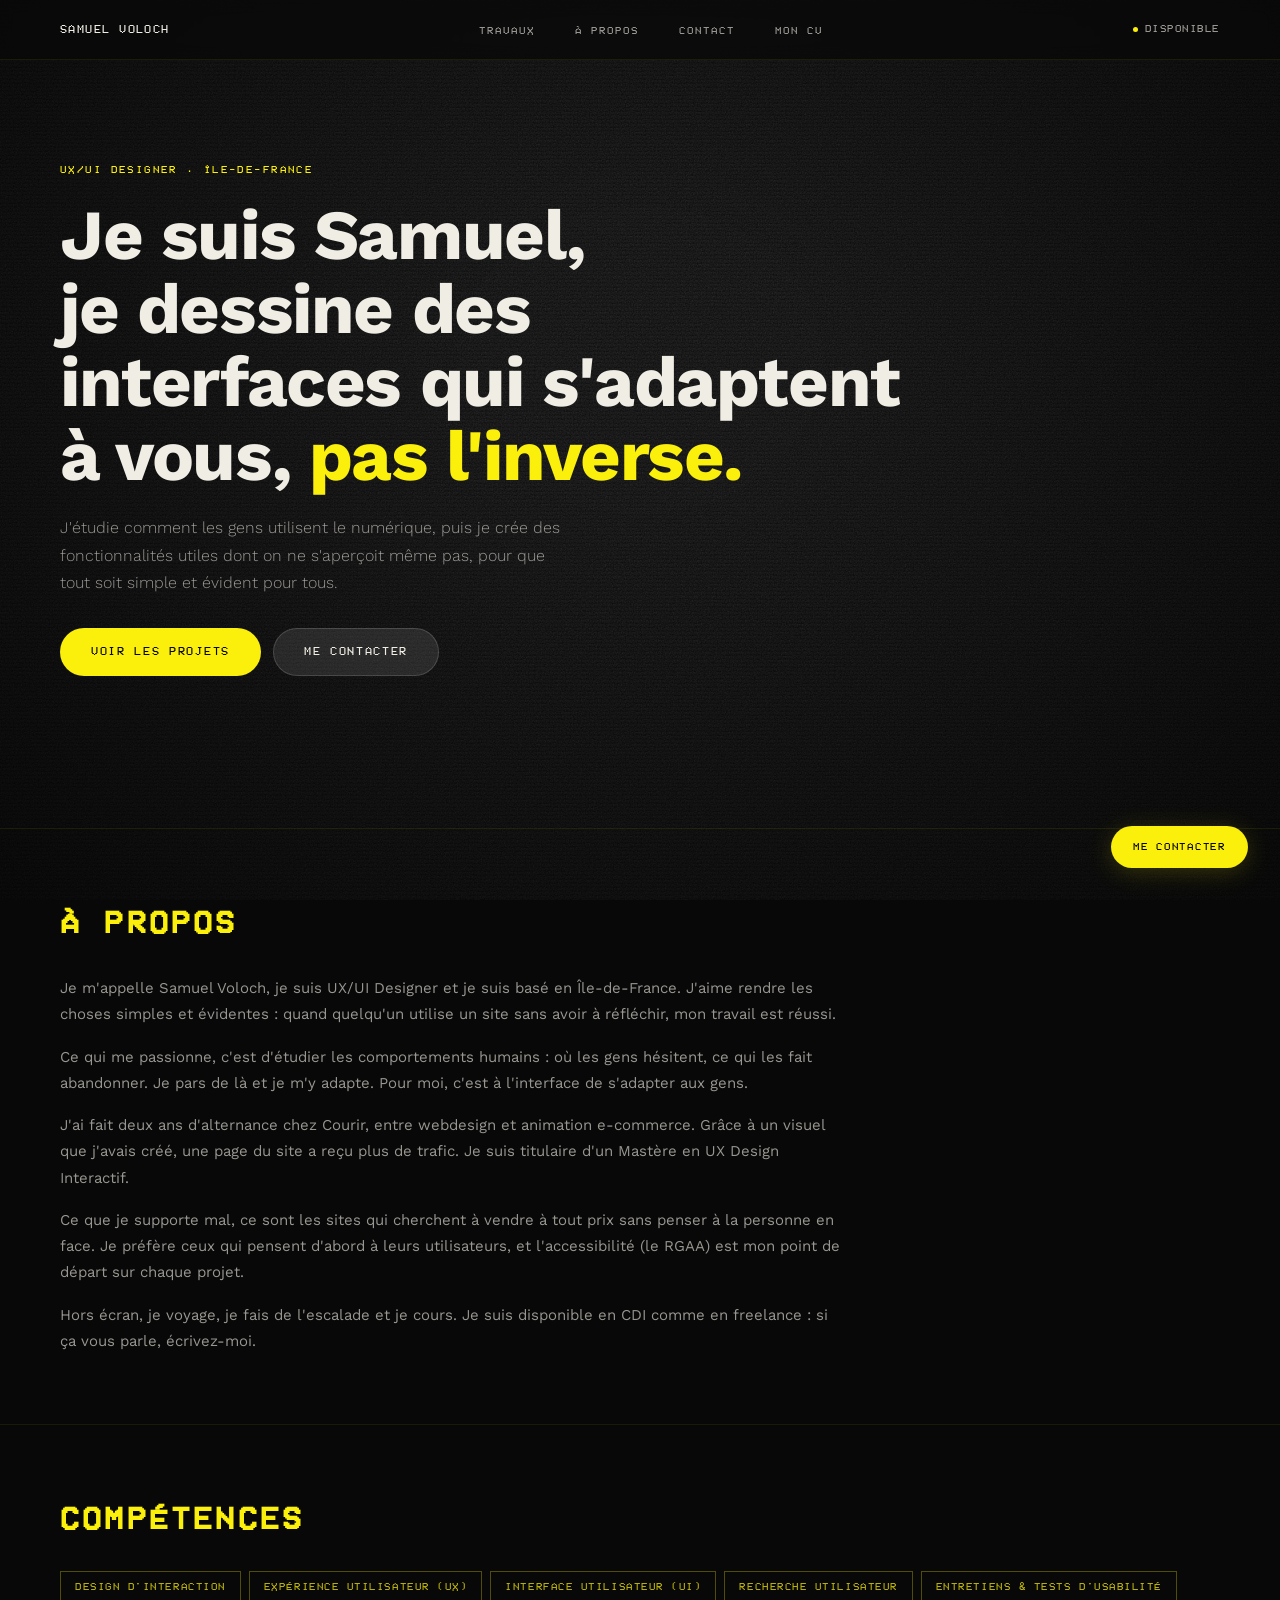
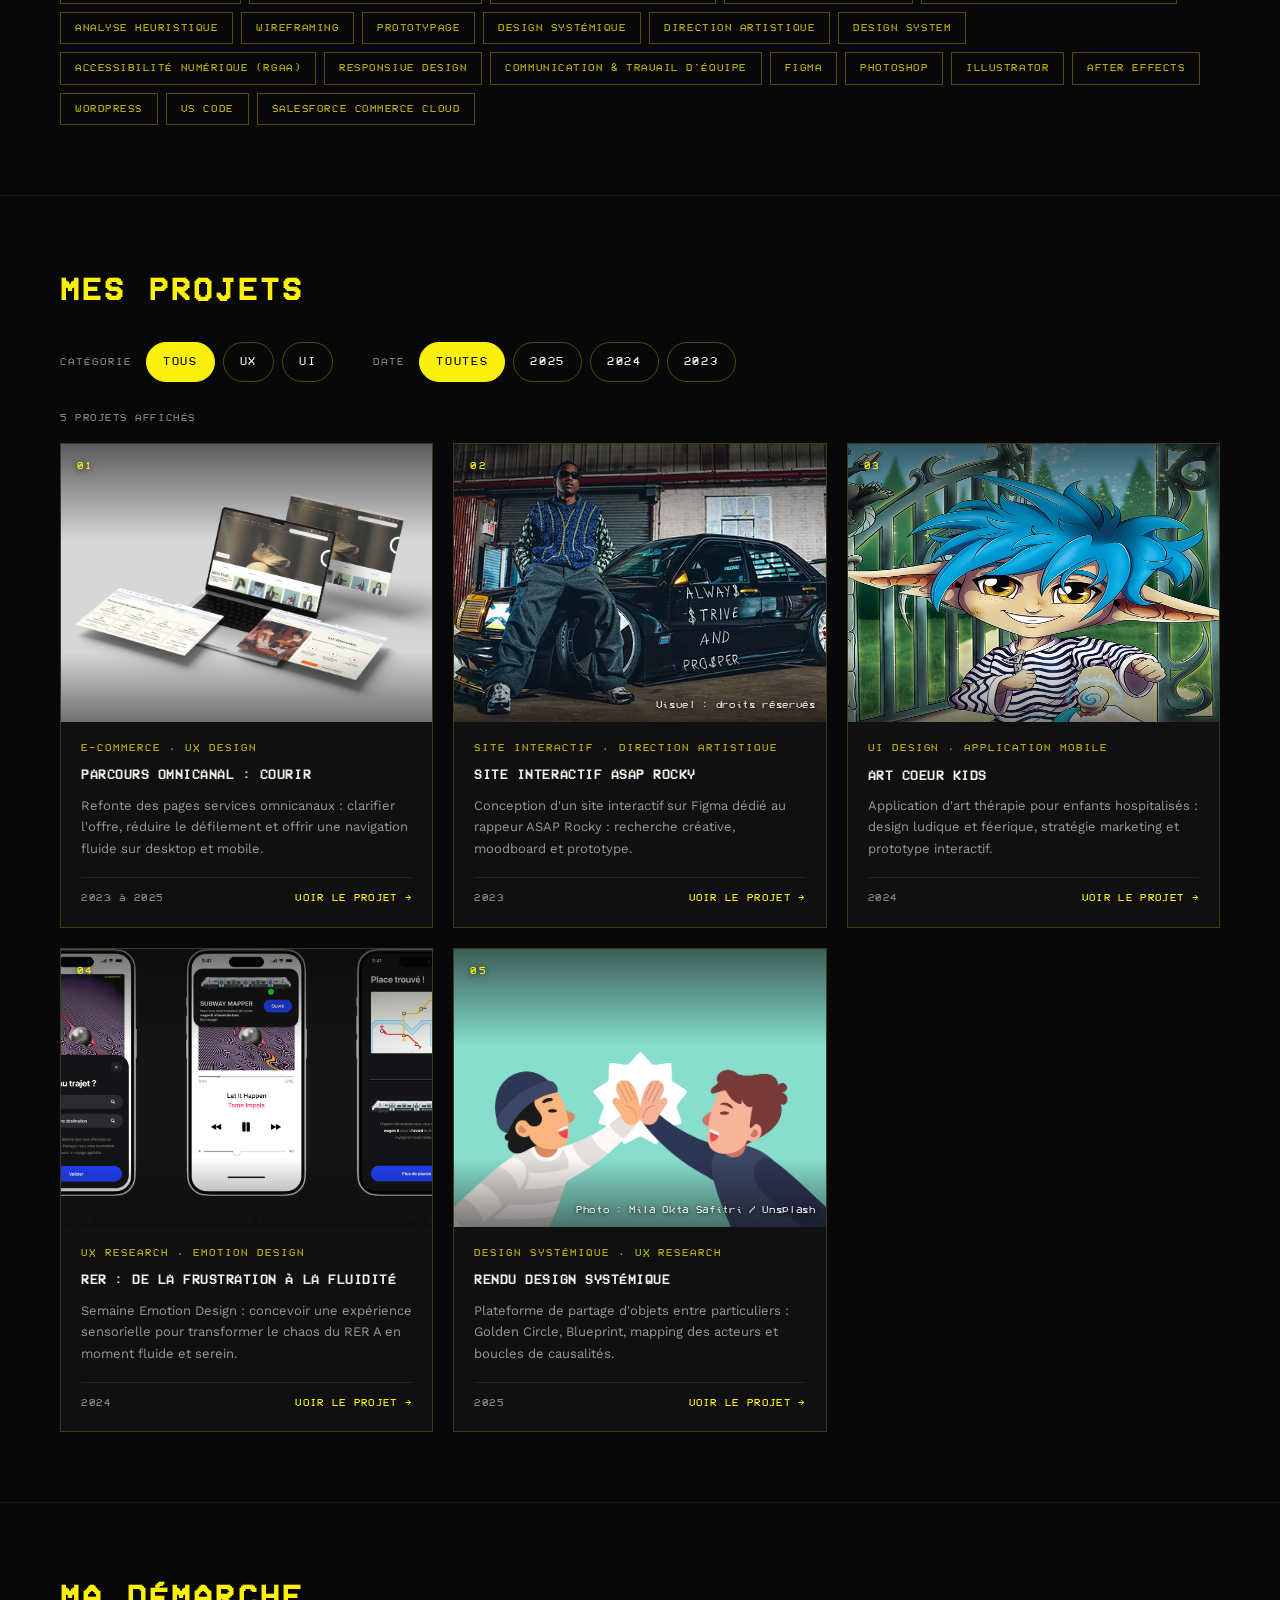
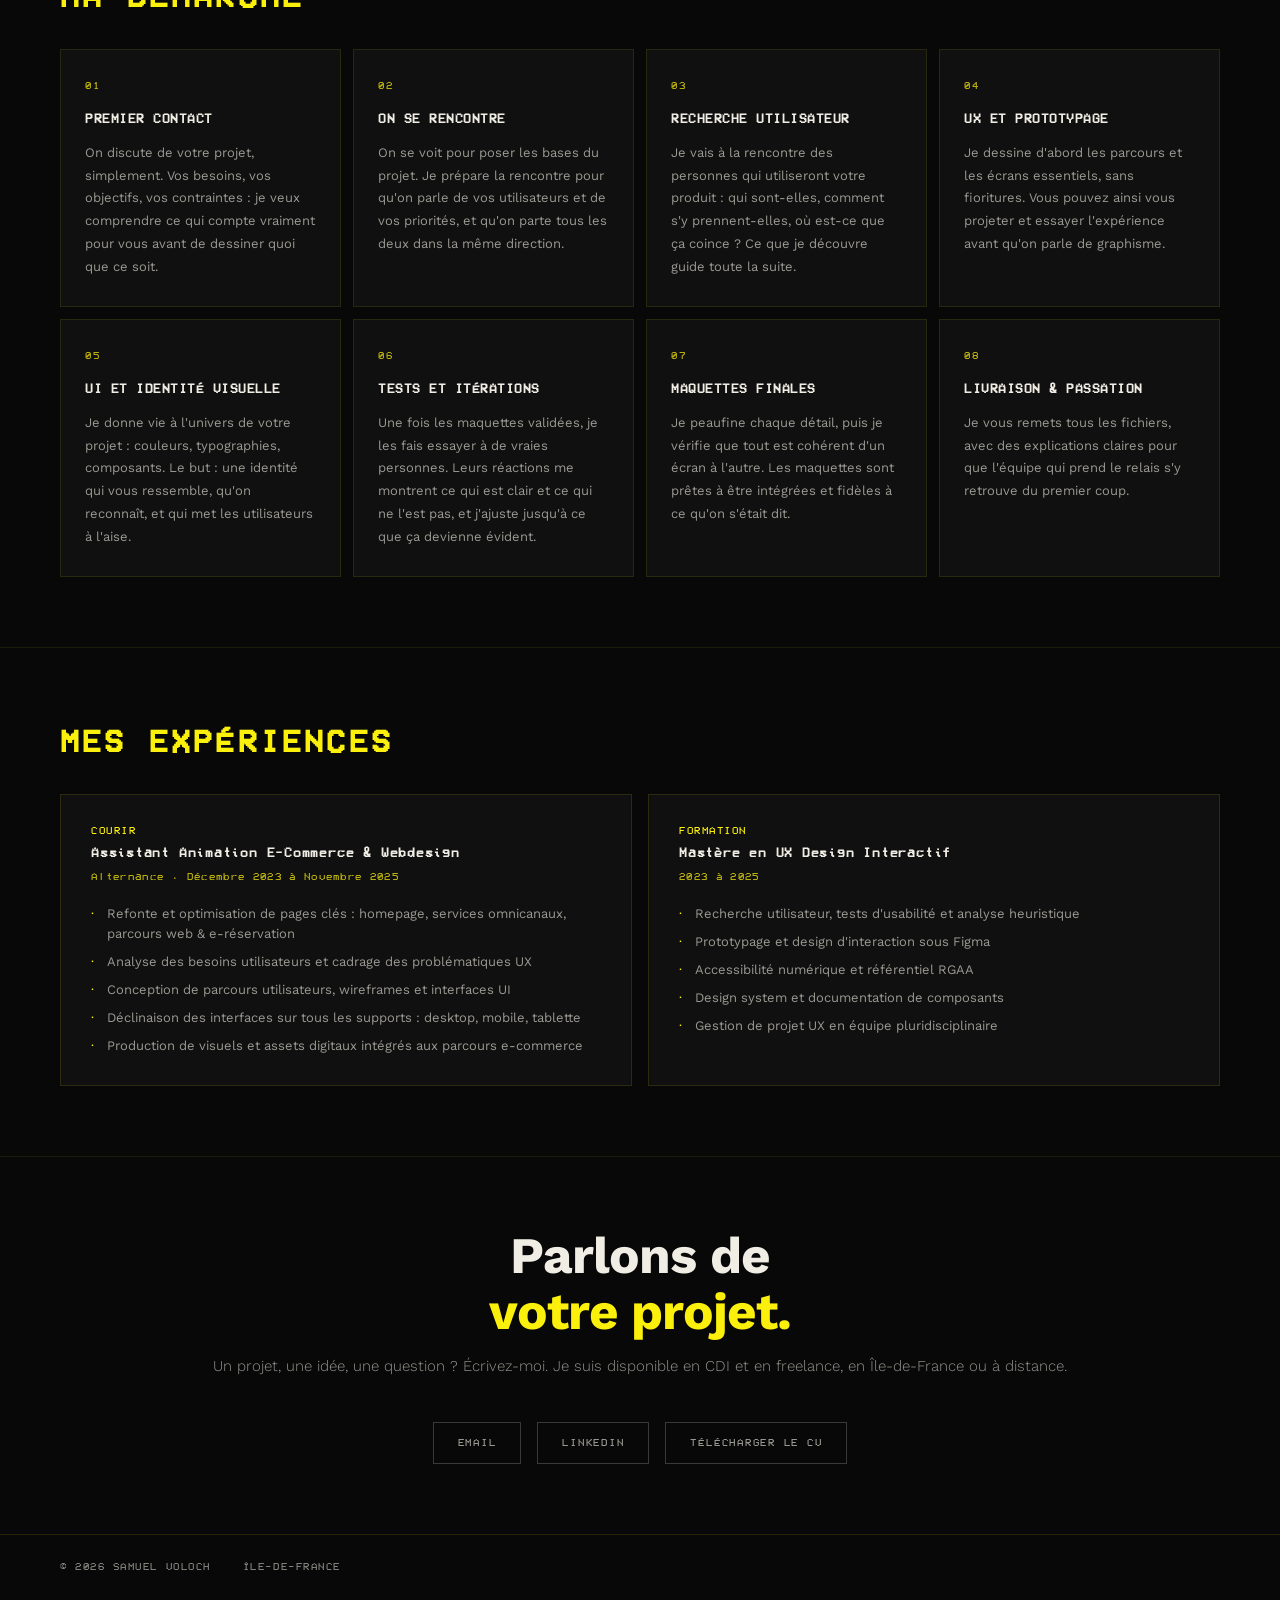
==== commit ba30504d: "Add skills section and update experience heading" ====
--- a/index.html
+++ b/index.html
@@ -68,6 +68,33 @@
     </div>
   </section>
 
+  <section id="skills" class="section">
+    <h2 class="sec-title">Compétences</h2>
+    <ul class="cs-chips skills-chips">
+      <li class="cs-chip">Design d'interaction</li>
+      <li class="cs-chip">Expérience utilisateur (UX)</li>
+      <li class="cs-chip">Interface utilisateur (UI)</li>
+      <li class="cs-chip">Recherche utilisateur</li>
+      <li class="cs-chip">Entretiens & tests d'usabilité</li>
+      <li class="cs-chip">Analyse heuristique</li>
+      <li class="cs-chip">Wireframing</li>
+      <li class="cs-chip">Prototypage</li>
+      <li class="cs-chip">Design systémique</li>
+      <li class="cs-chip">Direction artistique</li>
+      <li class="cs-chip">Design system</li>
+      <li class="cs-chip">Accessibilité numérique (RGAA)</li>
+      <li class="cs-chip">Responsive design</li>
+      <li class="cs-chip">Communication & travail d'équipe</li>
+      <li class="cs-chip">Figma</li>
+      <li class="cs-chip">Photoshop</li>
+      <li class="cs-chip">Illustrator</li>
+      <li class="cs-chip">After Effects</li>
+      <li class="cs-chip">WordPress</li>
+      <li class="cs-chip">VS Code</li>
+      <li class="cs-chip">Salesforce Commerce Cloud</li>
+    </ul>
+  </section>
+
   <section id="work" class="section">
     <h2 class="sec-title">Mes Projets</h2>
 
@@ -229,7 +256,7 @@
   </section>
 
   <section id="xp" class="section">
-    <h2 class="sec-title">Mes Dernières Expériences</h2>
+    <h2 class="sec-title">Mes Expériences</h2>
     <div class="xp-grid">
       <article class="xp-card">
         <p class="xp-company">Courir</p>
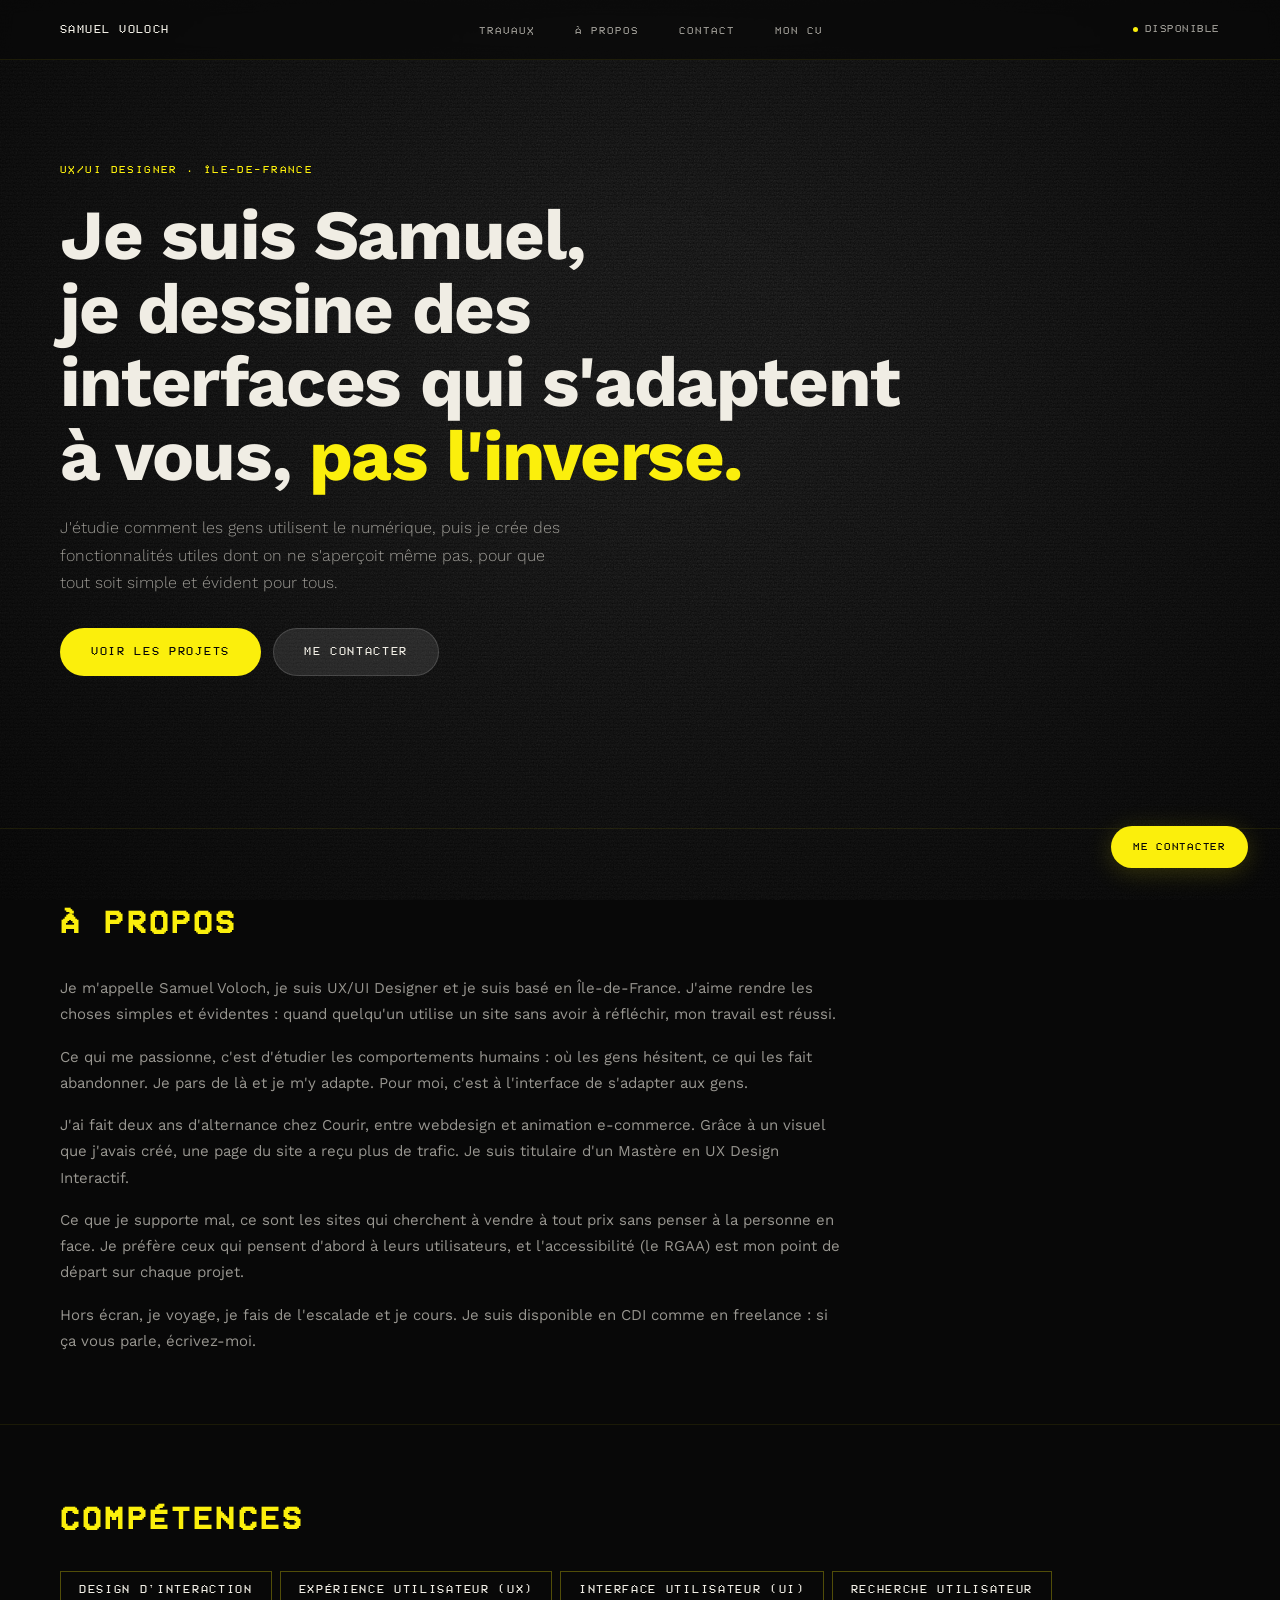
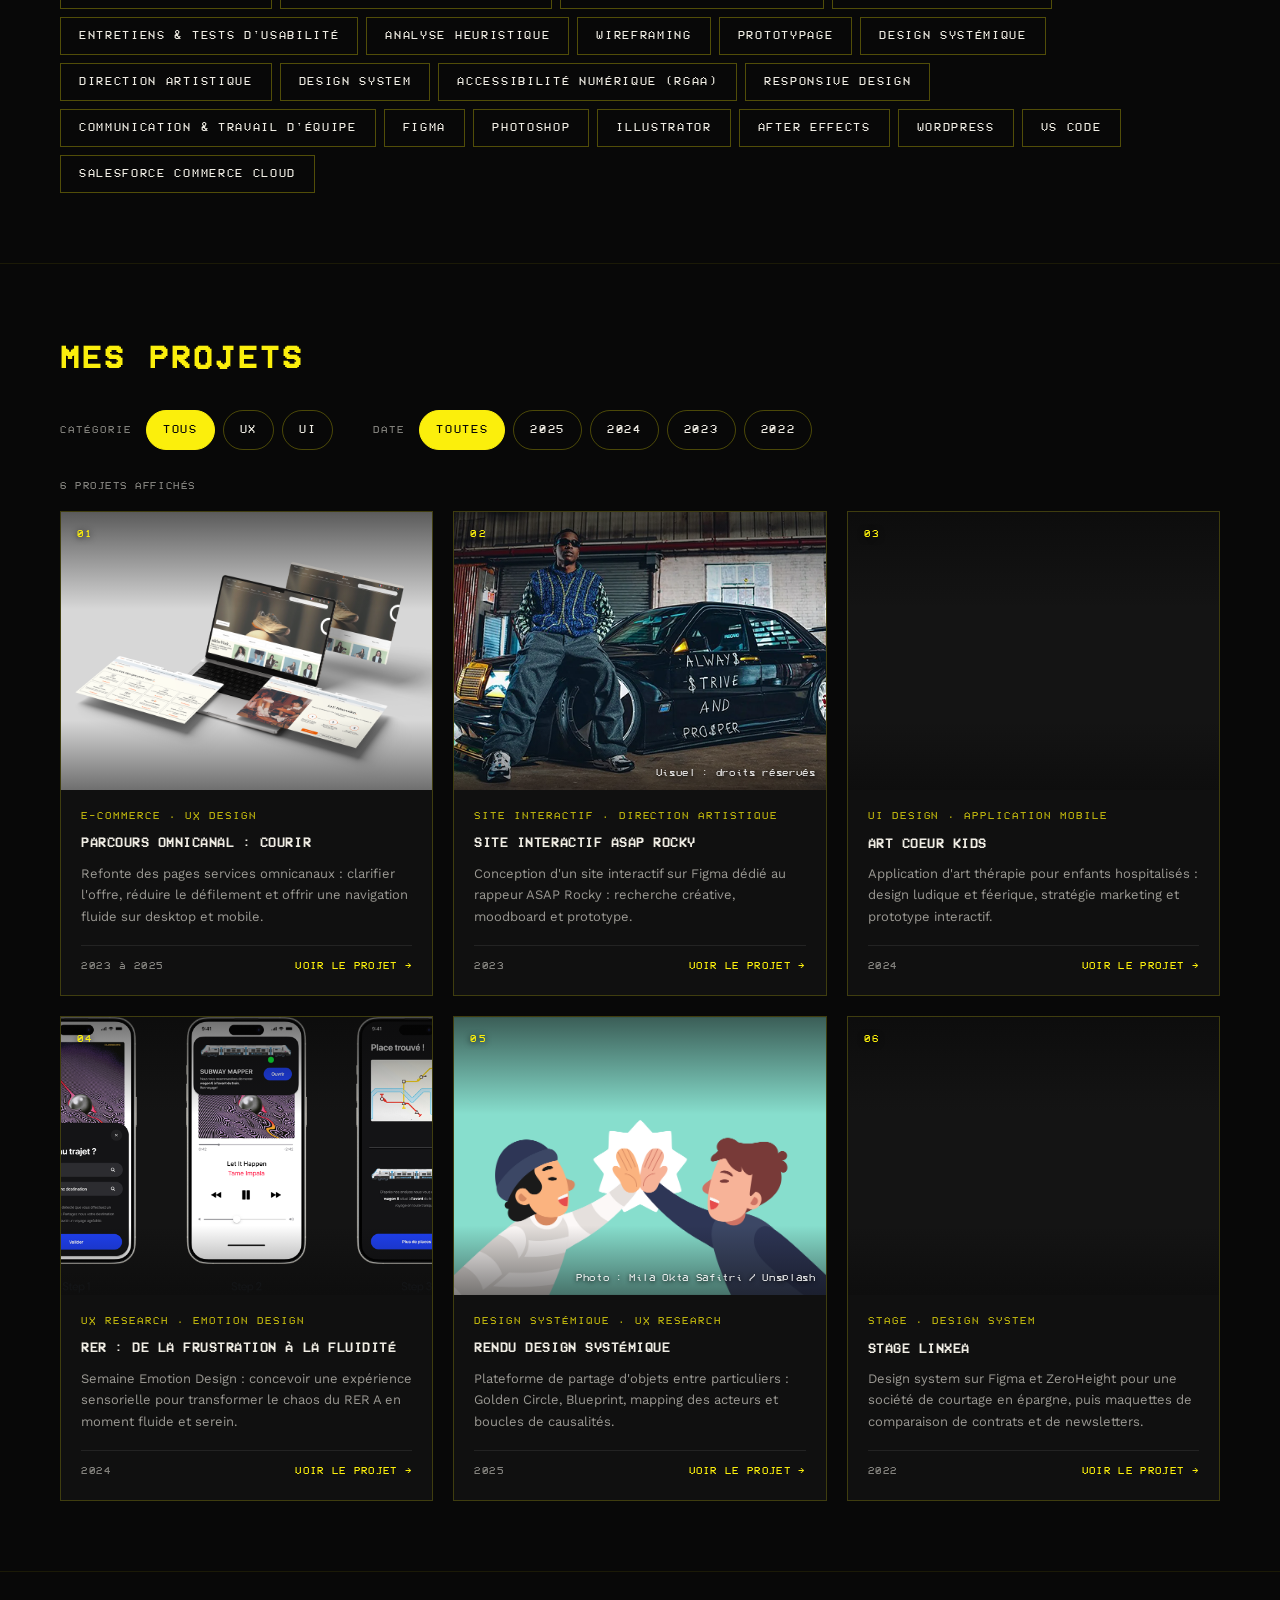
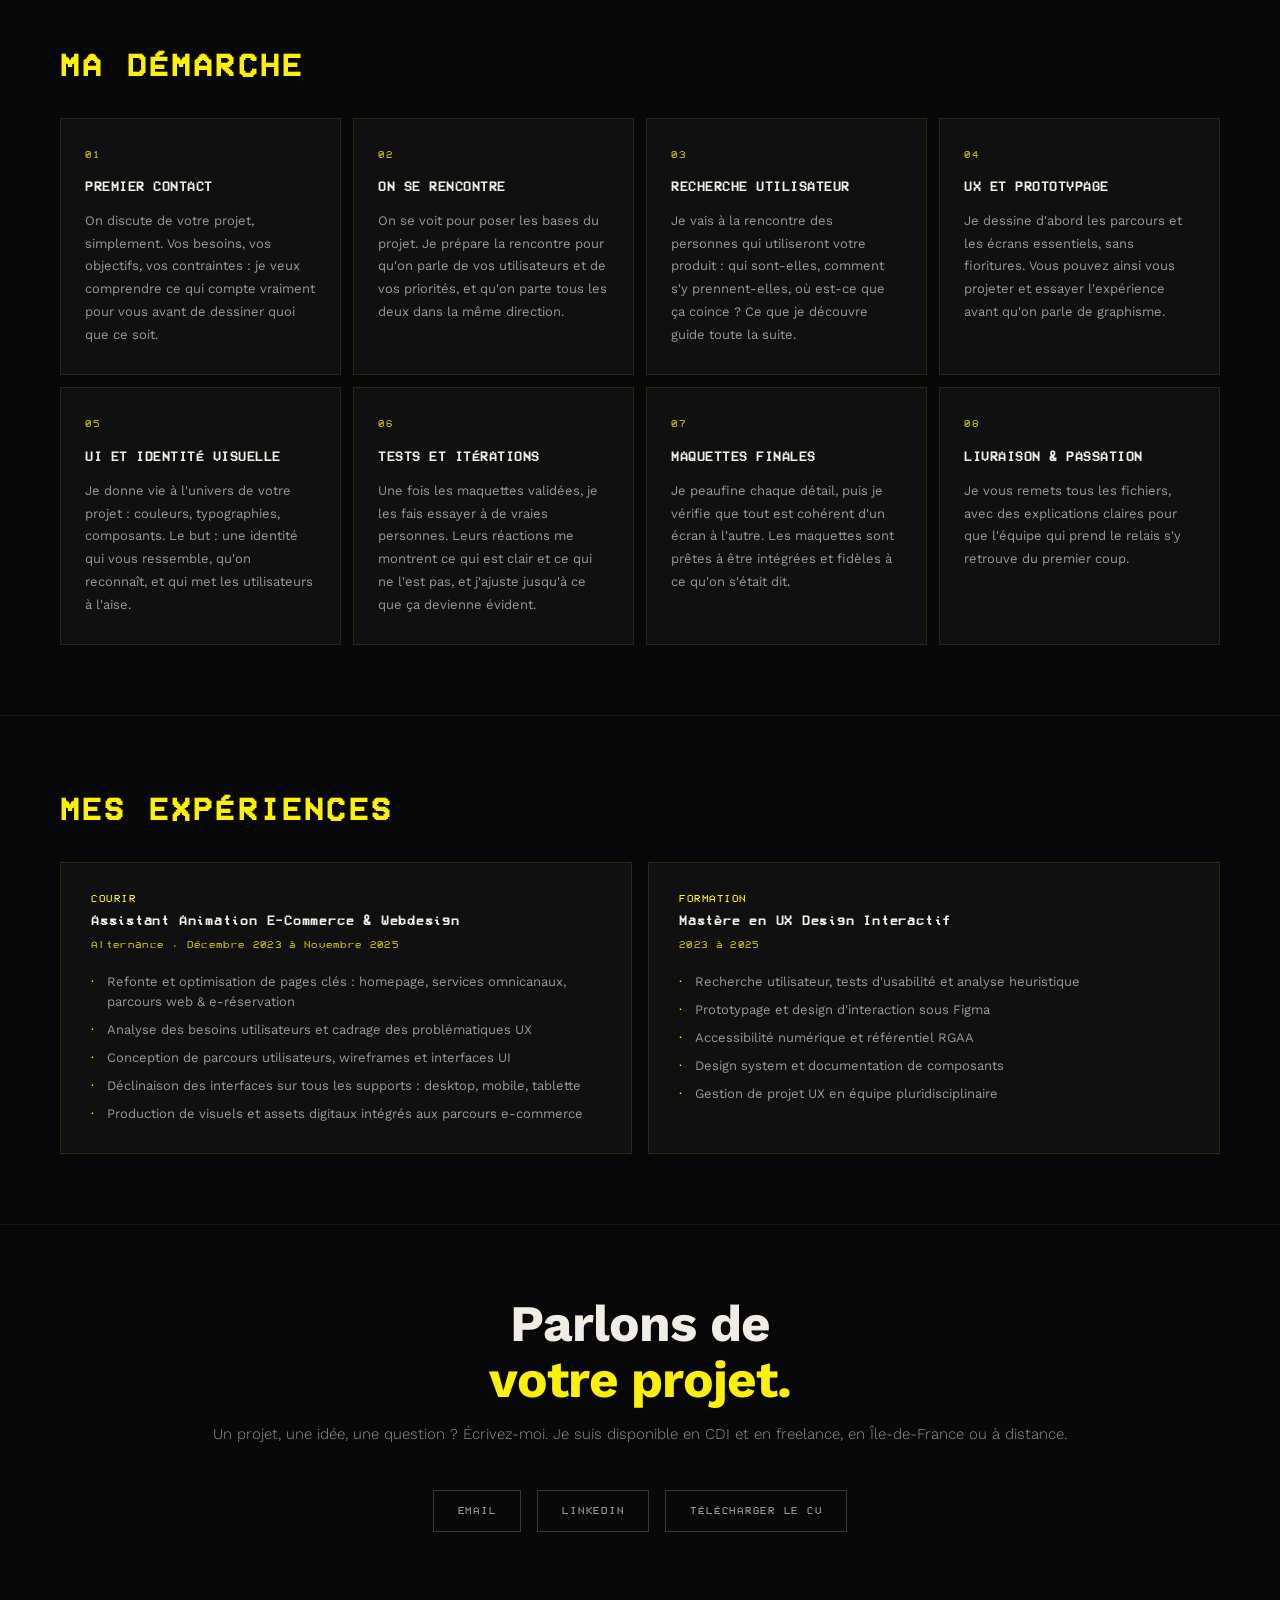
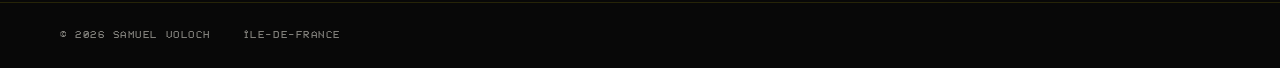
==== commit 7a2eba74: "Add files via upload" ====
--- a/index.html
+++ b/index.html
@@ -112,6 +112,7 @@
         <button type="button" class="chip-btn" data-group="year" data-filter="2025" aria-pressed="false">2025</button>
         <button type="button" class="chip-btn" data-group="year" data-filter="2024" aria-pressed="false">2024</button>
         <button type="button" class="chip-btn" data-group="year" data-filter="2023" aria-pressed="false">2023</button>
+        <button type="button" class="chip-btn" data-group="year" data-filter="2022" aria-pressed="false">2022</button>
       </div>
     </div>
     <p class="filter-status" id="filter-status" role="status"></p>
@@ -191,6 +192,21 @@
             <h3 class="proj-name" id="p5-name">Rendu Design Systémique</h3>
             <p class="proj-desc">Plateforme de partage d'objets entre particuliers : Golden Circle, Blueprint, mapping des acteurs et boucles de causalités.</p>
             <div class="proj-footer"><span class="proj-year">2025</span><span class="proj-cta">Voir le projet <span aria-hidden="true">→</span></span></div>
+          </div>
+        </a>
+      </li>
+
+      <li class="proj-item" data-cat="ux ui" data-year="2022">
+        <a class="proj-card" href="projet-linxea.html" aria-labelledby="p6-name">
+          <div class="proj-thumb">
+            <span class="proj-num" aria-hidden="true">06</span>
+            <img src="Linxea_Newsletters.webp" alt="" loading="lazy" decoding="async">
+          </div>
+          <div class="proj-body">
+            <p class="proj-tag">Stage · Design System</p>
+            <h3 class="proj-name" id="p6-name">Stage Linxea</h3>
+            <p class="proj-desc">Design system sur Figma et ZeroHeight pour une société de courtage en épargne, puis maquettes de comparaison de contrats et de newsletters.</p>
+            <div class="proj-footer"><span class="proj-year">2022</span><span class="proj-cta">Voir le projet <span aria-hidden="true">→</span></span></div>
           </div>
         </a>
       </li>
--- a/style.css
+++ b/style.css
@@ -328,6 +328,9 @@
 .cs-quote cite { display: block; margin-top: 8px; font-family: var(--mono); font-size: 11px; font-style: normal; letter-spacing: .1em; color: var(--y-dim); }
 
 .cs-chips { display: flex; flex-wrap: wrap; gap: 8px; margin-top: 20px; }
+.skills-chips { margin-top: 0; }
+.skills-chips .cs-chip { font-size: 12px; padding: 9px 18px; color: var(--white); }
+.skills-chips .cs-chip:hover { border-color: var(--y); color: var(--y); }
 .cs-chip { font-family: var(--mono); font-size: 11px; letter-spacing: .14em; text-transform: uppercase; color: var(--y-dim); border: .5px solid rgba(251,239,12,.3); padding: 7px 14px; }
 
 .cs-divider { border: 0; border-top: .5px solid rgba(251,239,12,.12); margin: 56px 0; }
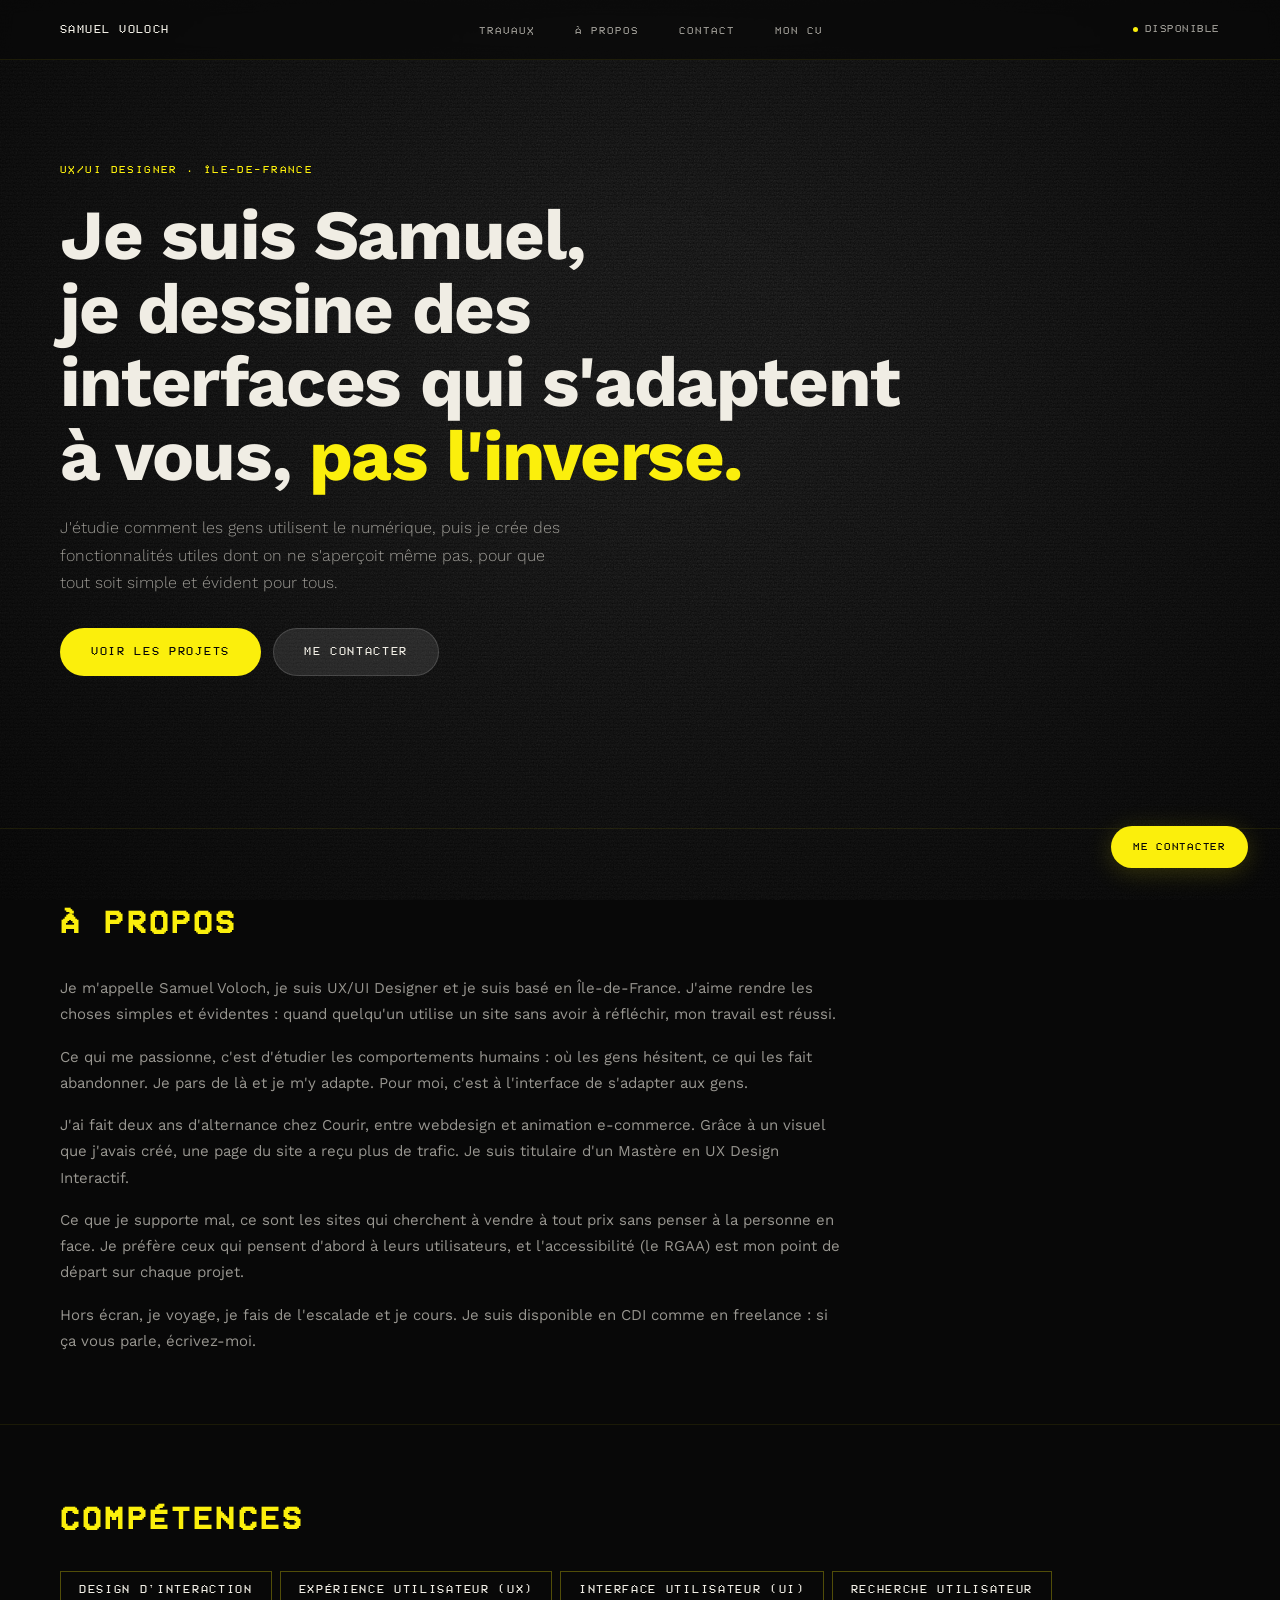
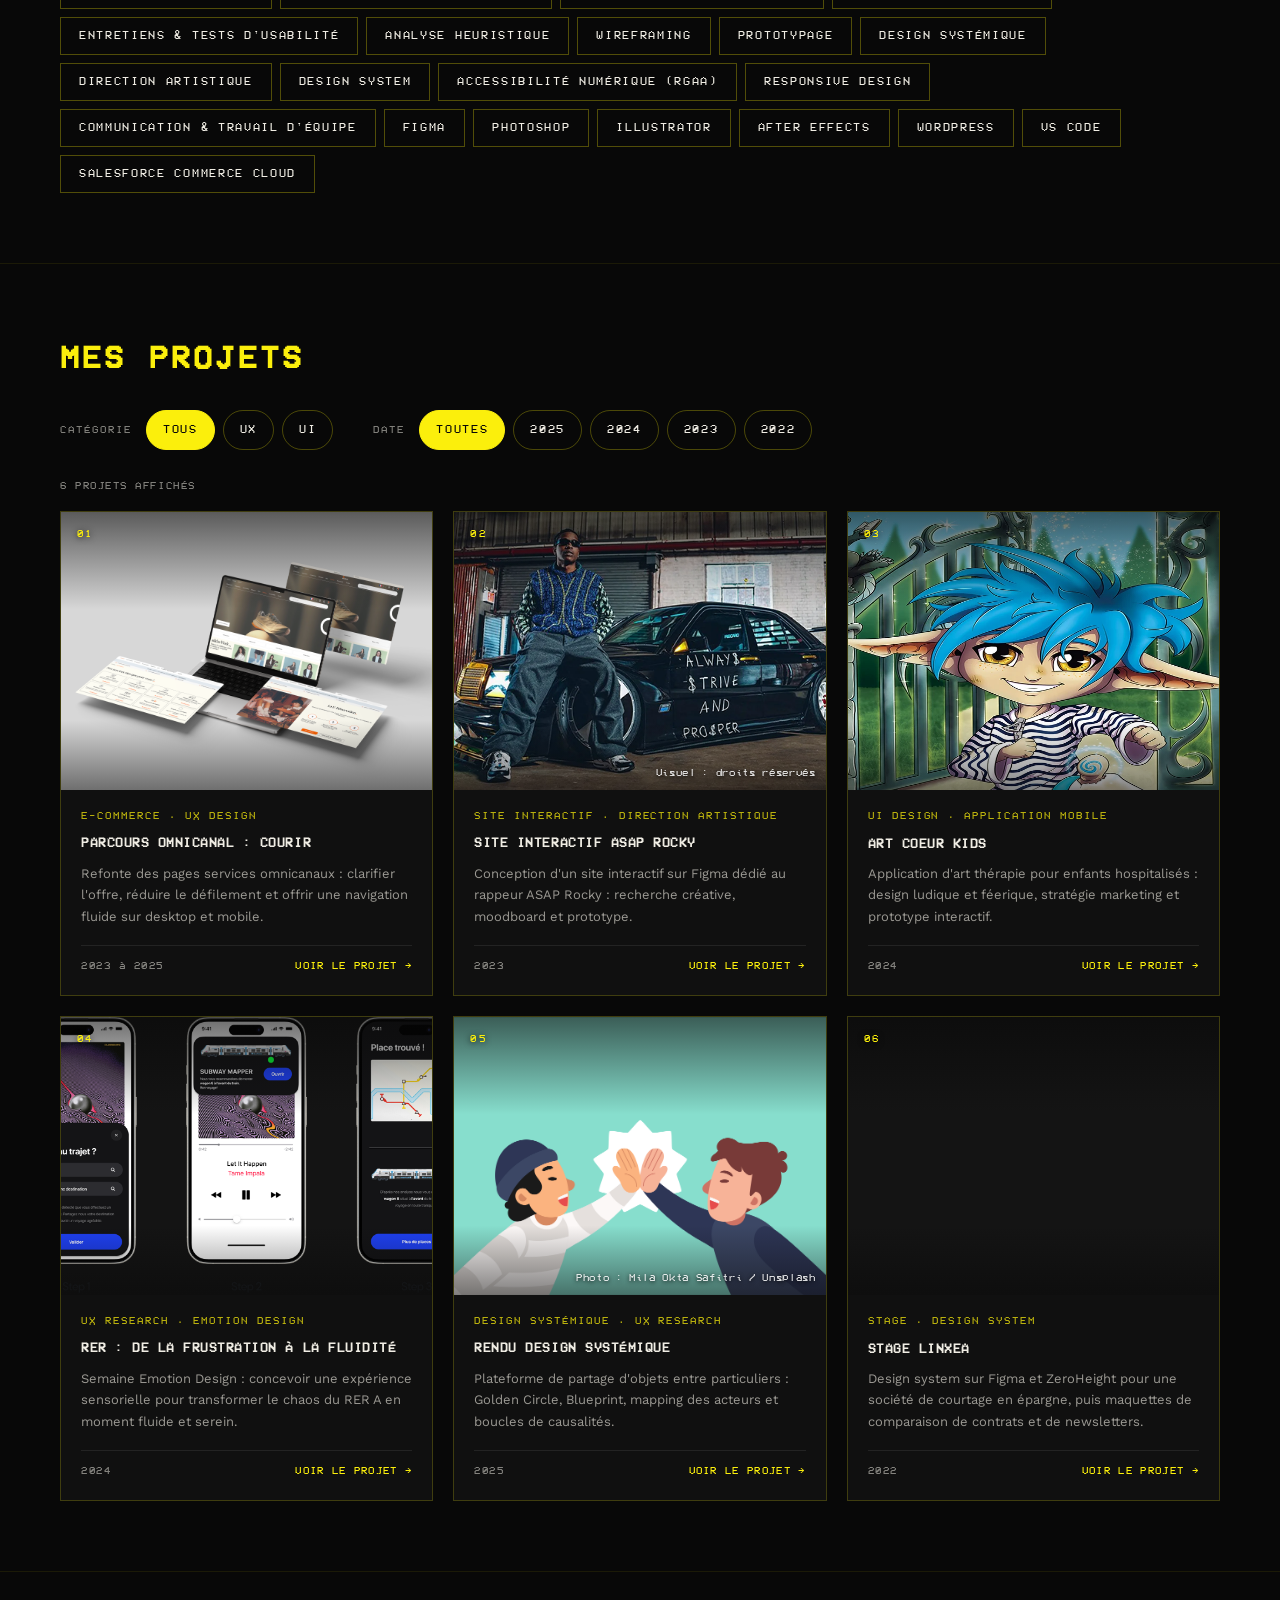
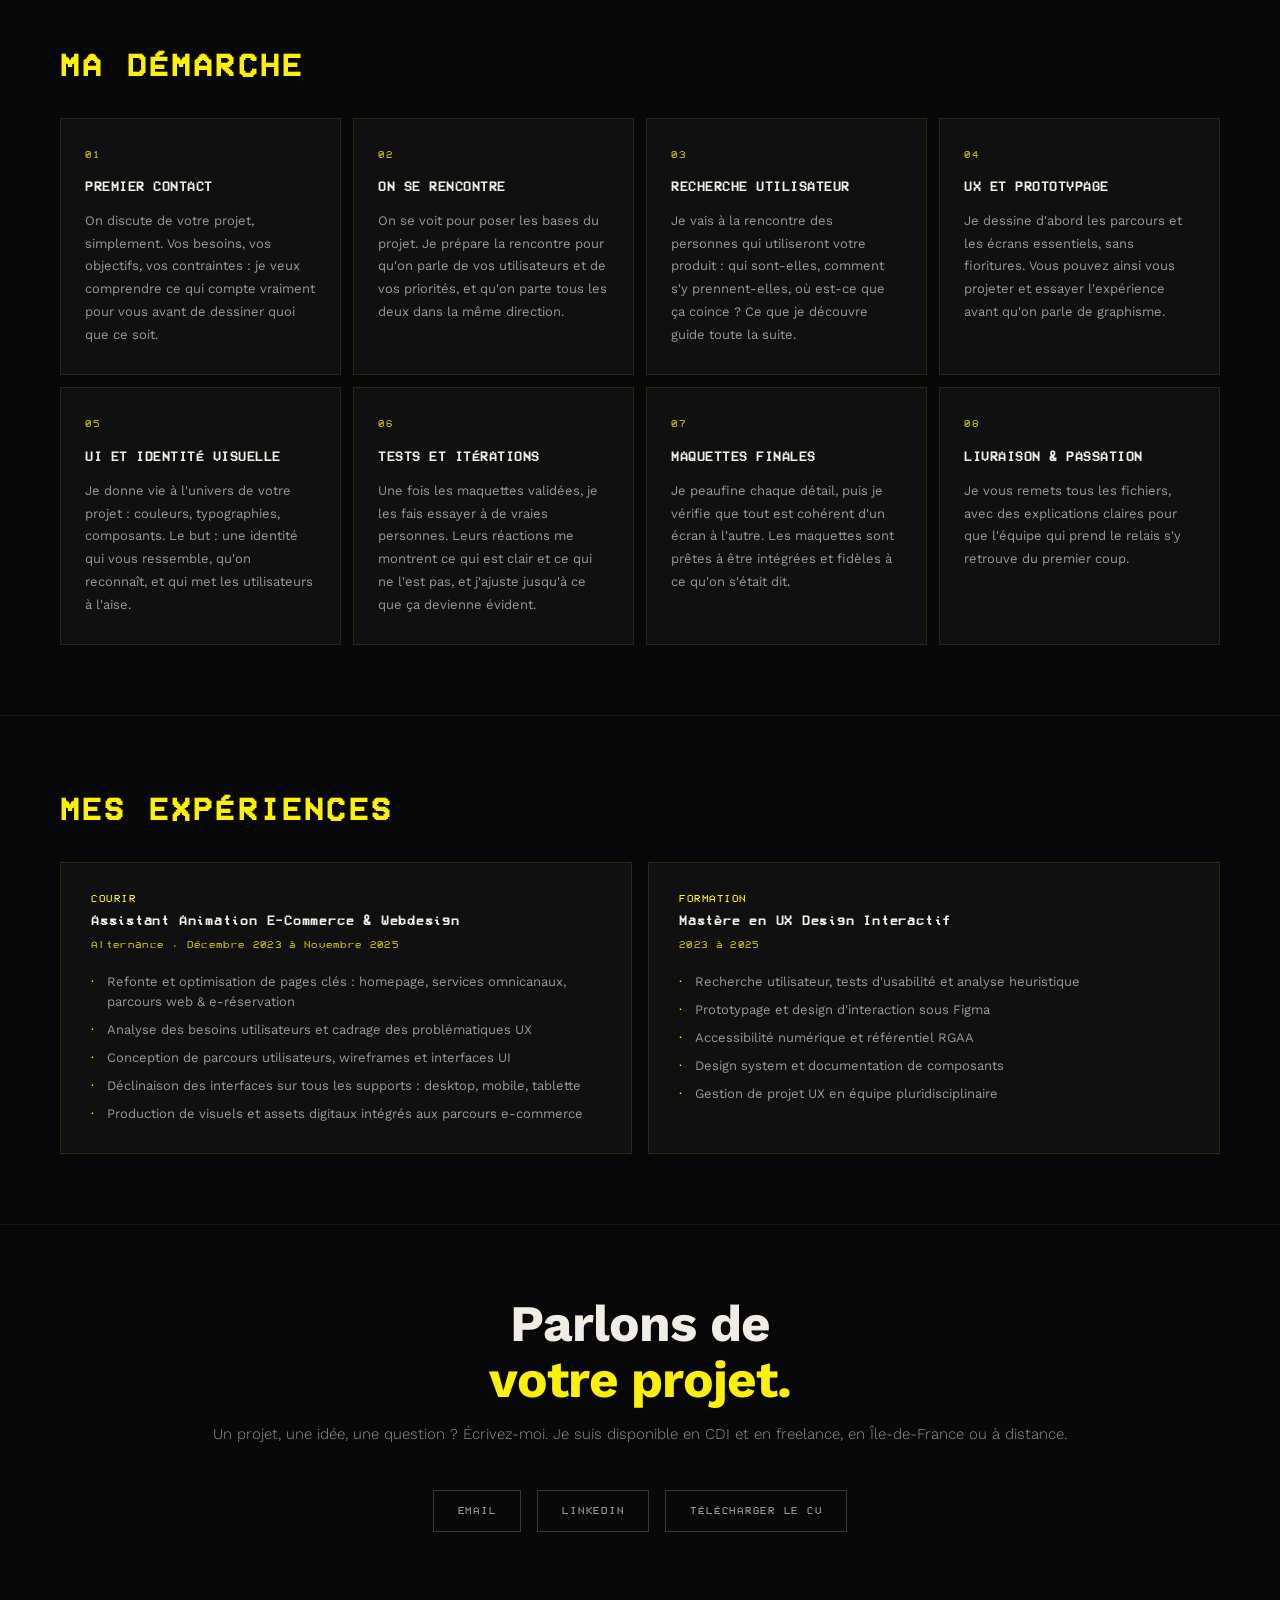
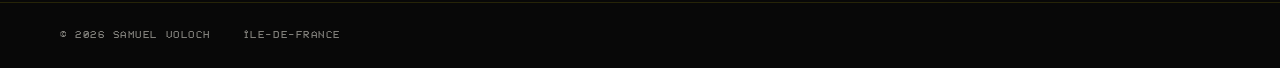
==== commit 378c0626: "Add files via upload" ====
--- a/index.html
+++ b/index.html
@@ -6,6 +6,10 @@
 <title>Samuel Voloch · UX/UI Designer</title>
 <meta name="author" content="Samuel Voloch">
 <meta name="description" content="Je suis Samuel, UX/UI Designer. Je dessine des interfaces qui s'adaptent à vous, pas l'inverse. Basé en Île-de-France.">
+<link rel="icon" href="favicon.ico" sizes="any">
+<link rel="icon" href="favicon-32.png" type="image/png" sizes="32x32">
+<link rel="icon" href="favicon-16.png" type="image/png" sizes="16x16">
+<link rel="apple-touch-icon" href="apple-touch-icon.png">
 <link rel="preconnect" href="https://fonts.googleapis.com">
 <link rel="preconnect" href="https://fonts.gstatic.com" crossorigin>
 <link href="https://fonts.googleapis.com/css2?family=Work+Sans:wght@300;400;500;700&display=swap" rel="stylesheet">
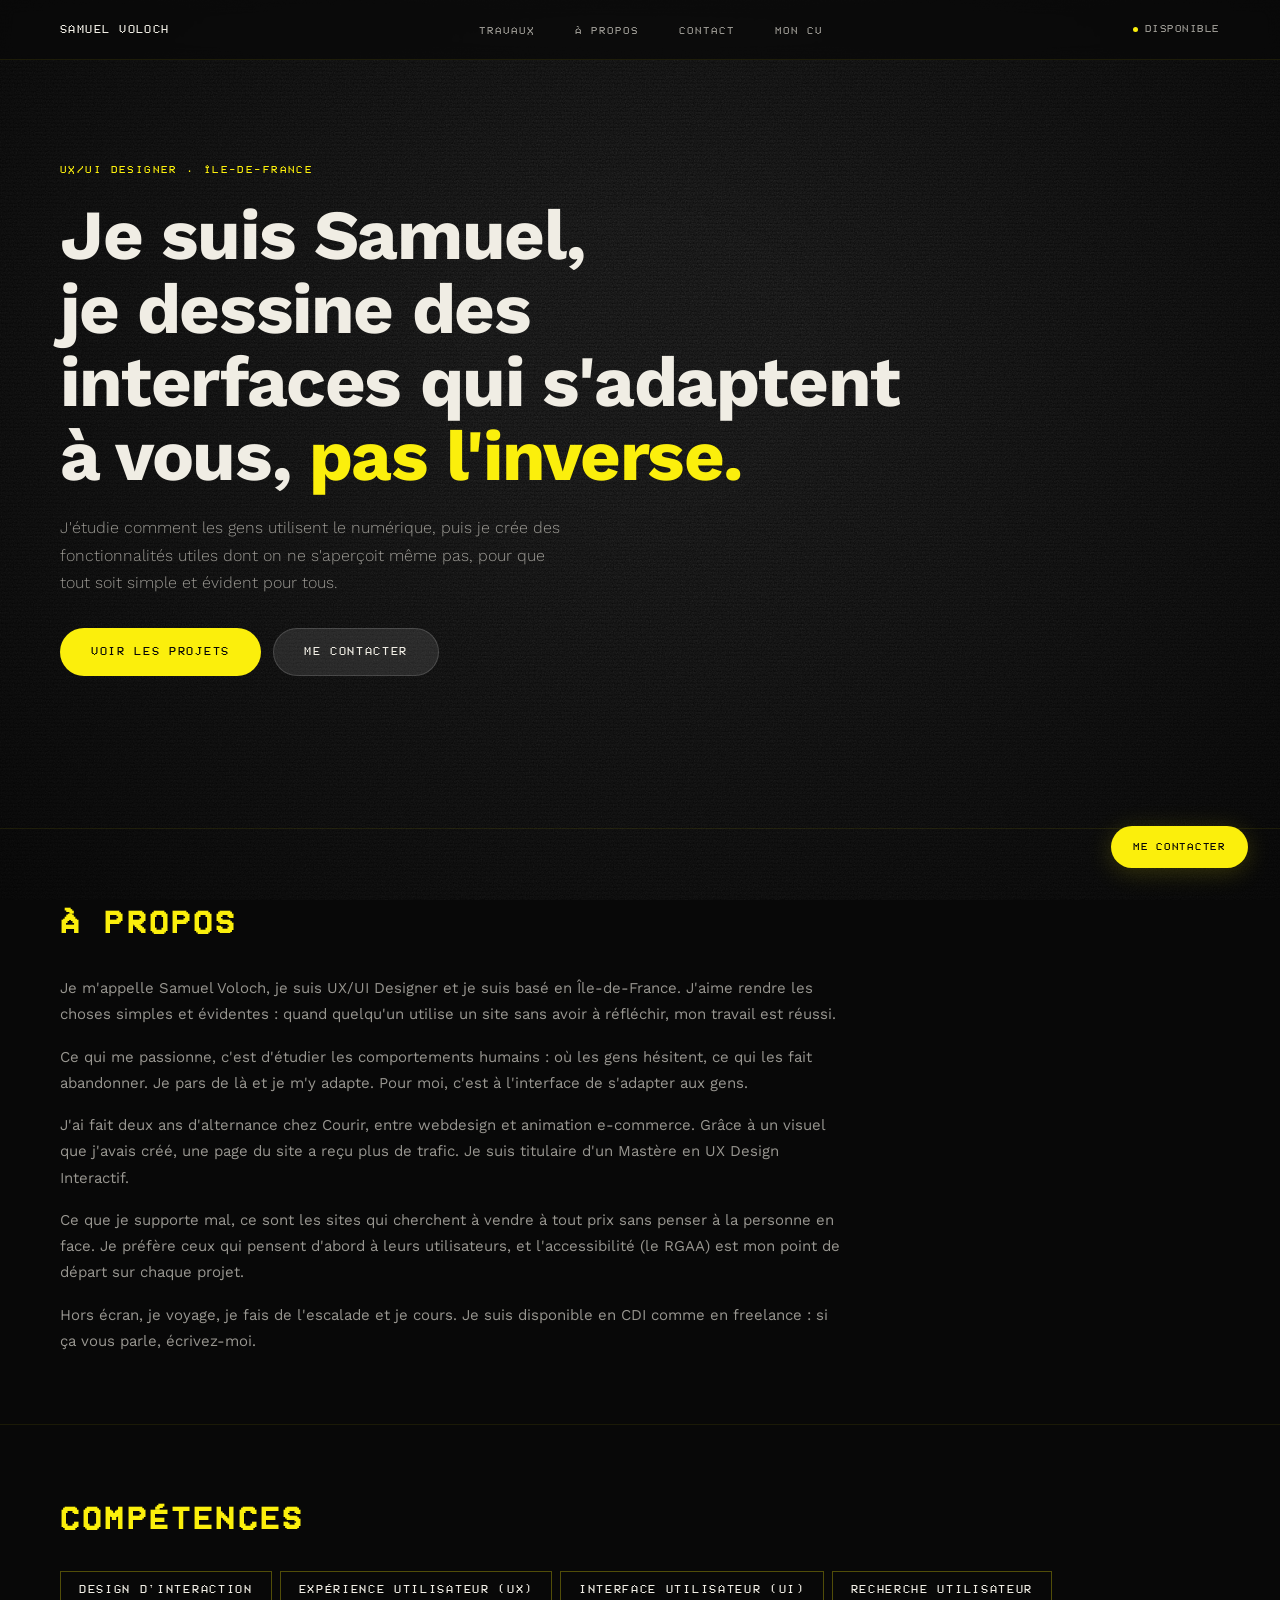
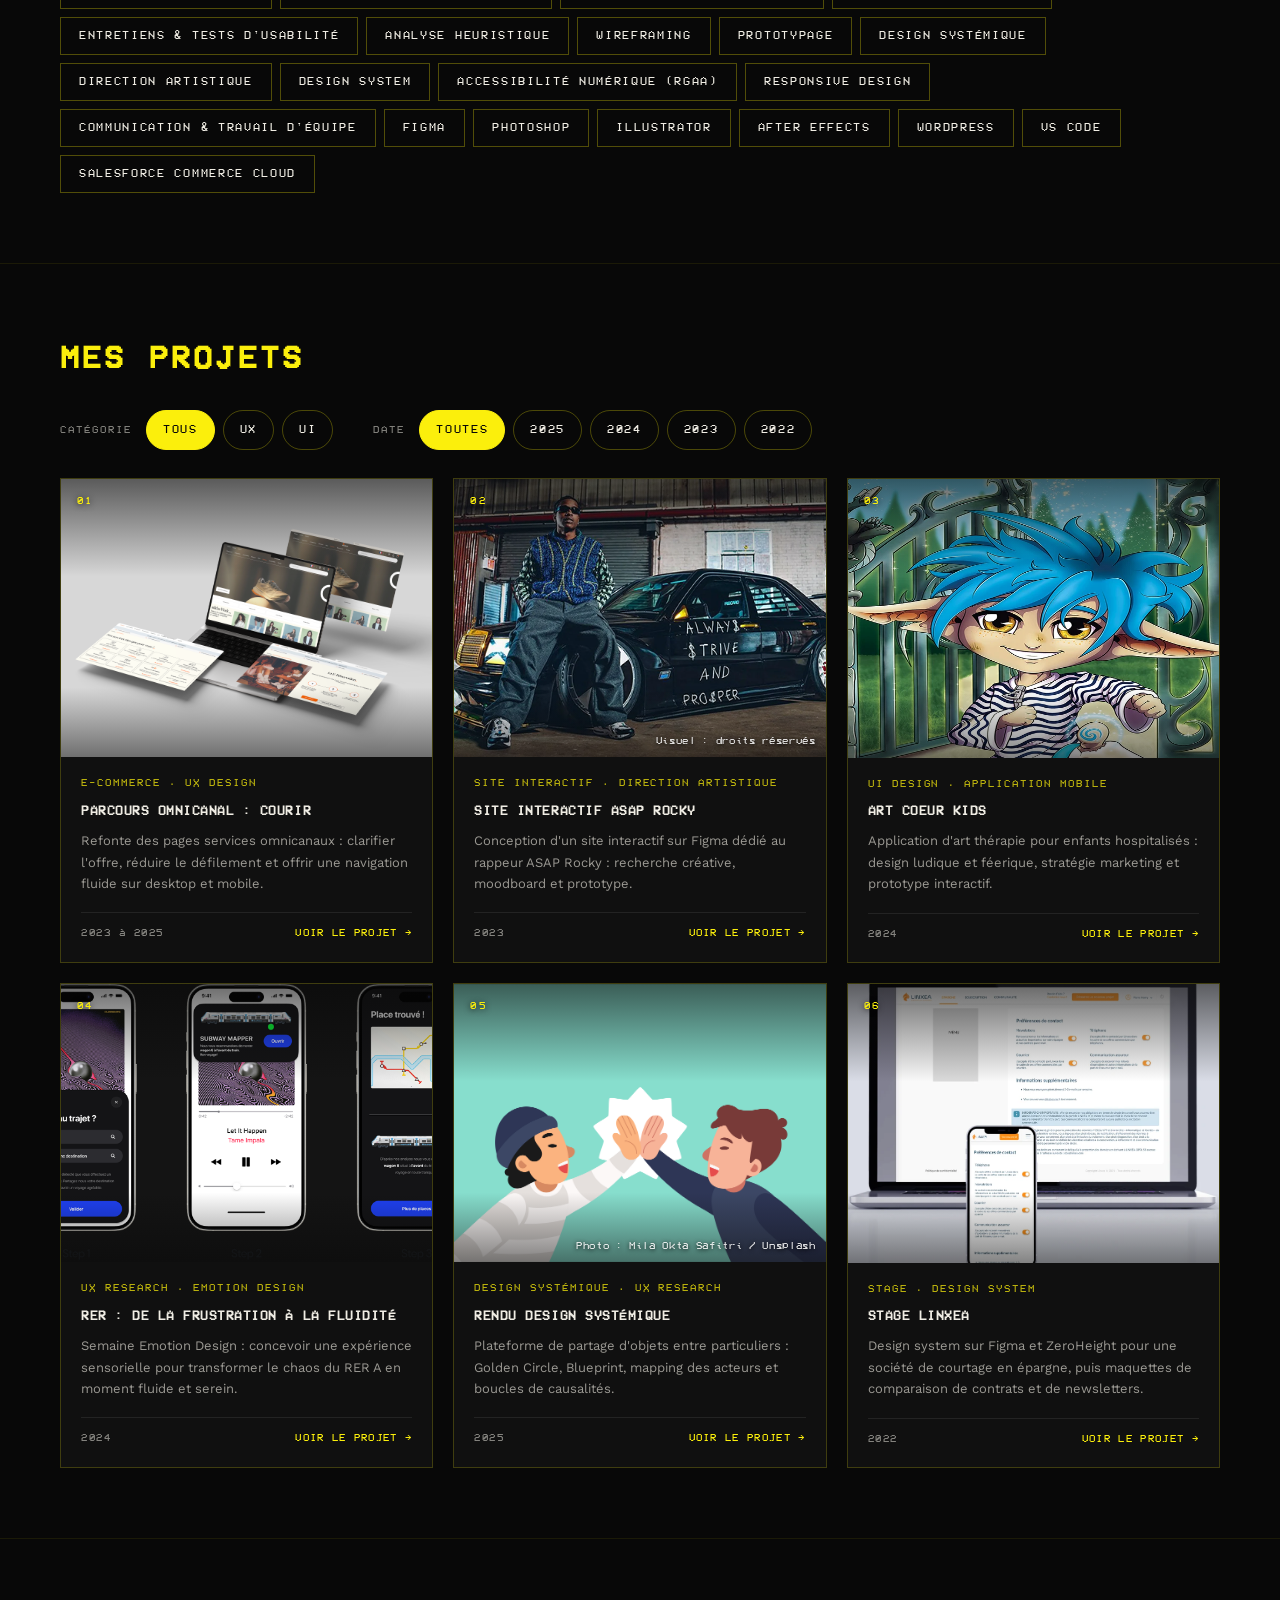
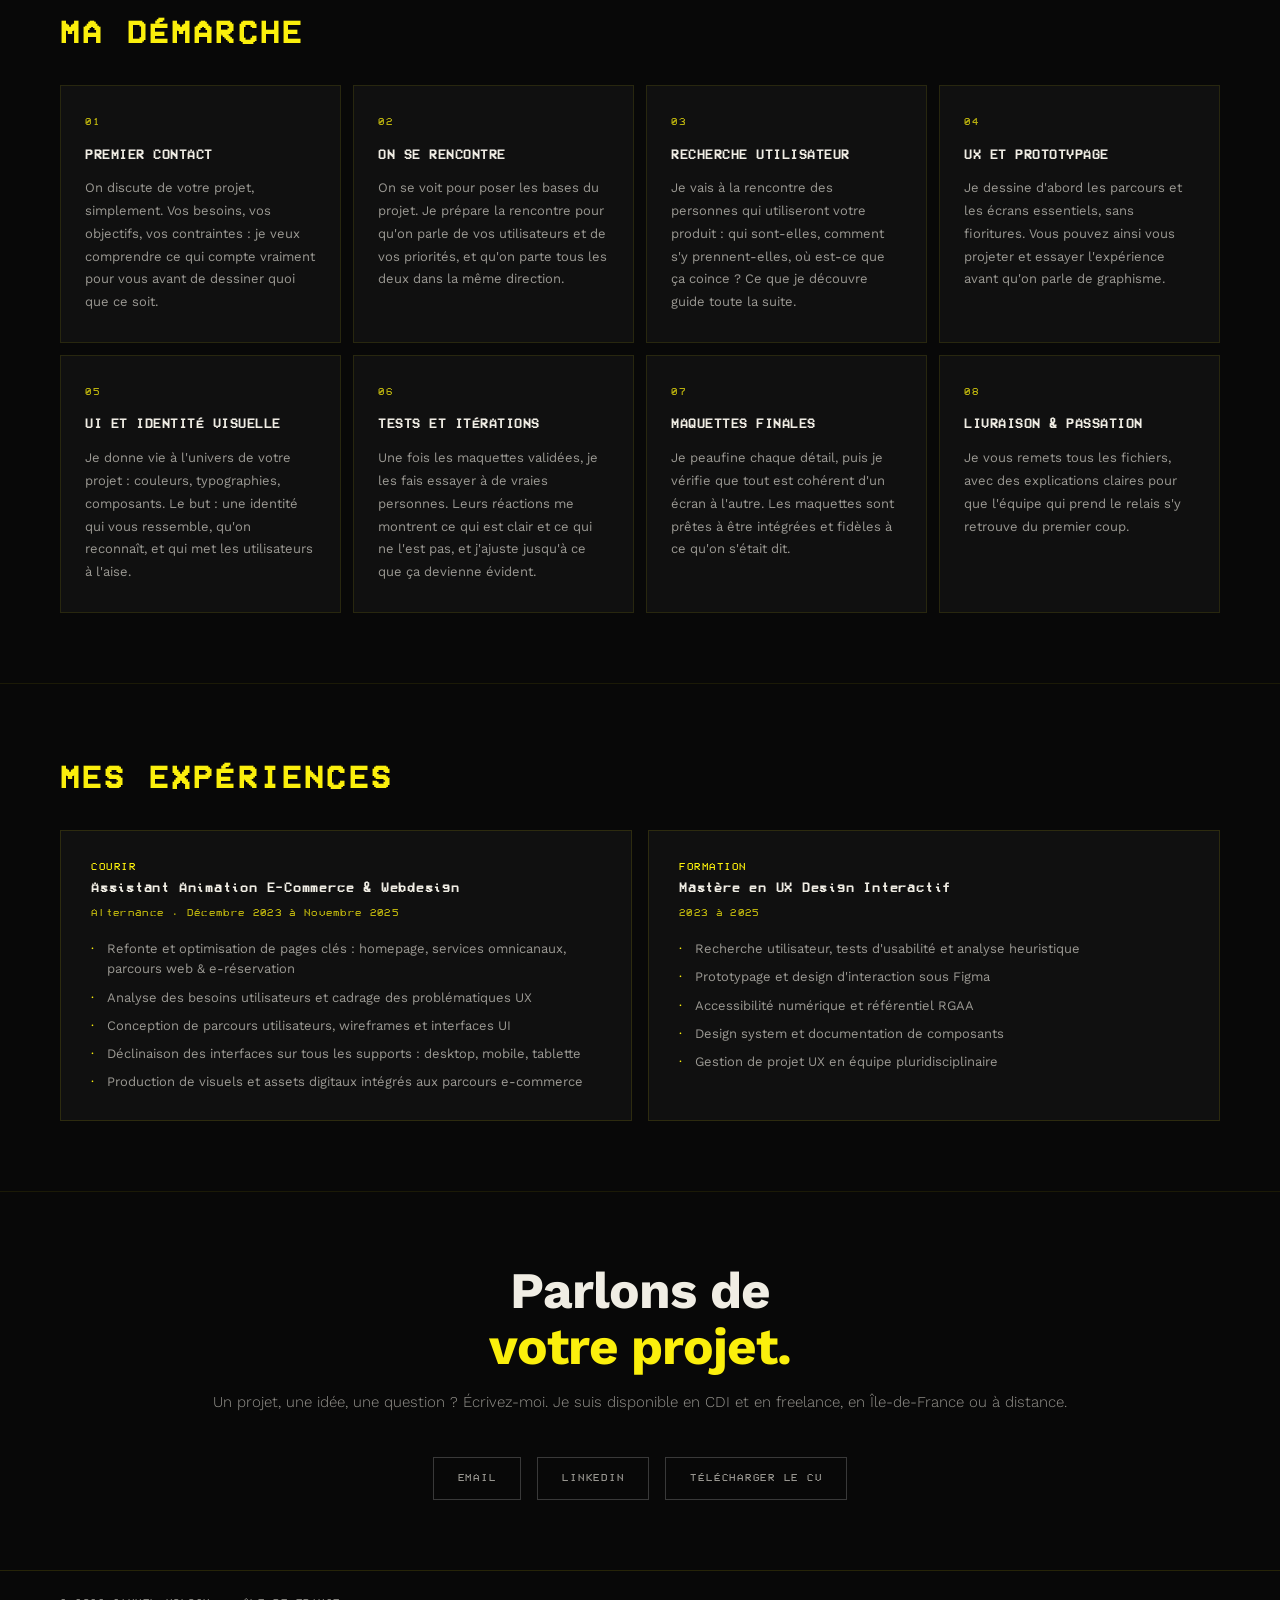
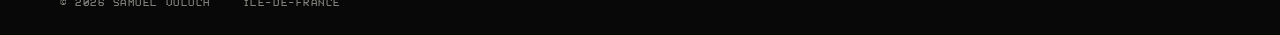
==== commit e210c364: "Change filter status paragraph to sr-only Updated filter status paragraph to be screen reader only." ====
--- a/index.html
+++ b/index.html
@@ -119,7 +119,7 @@
         <button type="button" class="chip-btn" data-group="year" data-filter="2022" aria-pressed="false">2022</button>
       </div>
     </div>
-    <p class="filter-status" id="filter-status" role="status"></p>
+    <p class="sr-only" id="filter-status" role="status"></p>
 
     <ul class="proj-grid" id="proj-list" role="list" aria-label="Projets">
 
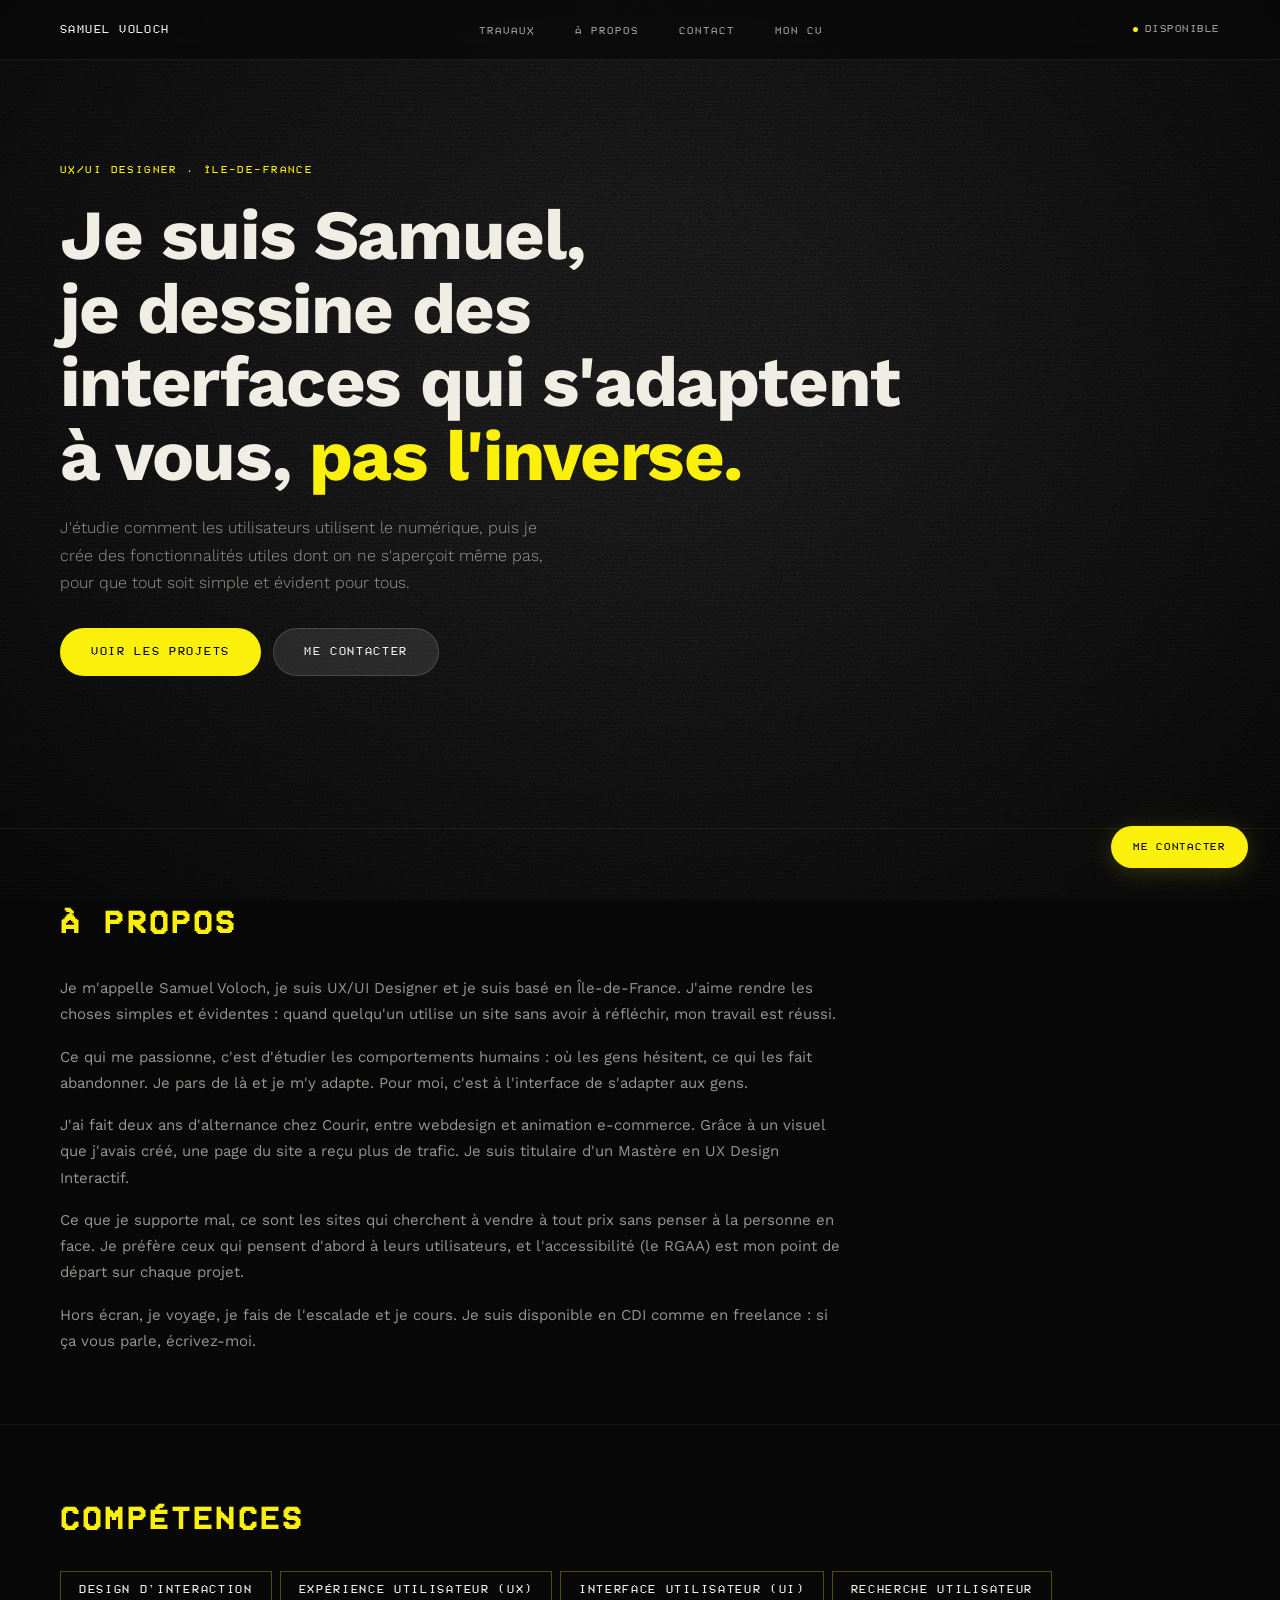
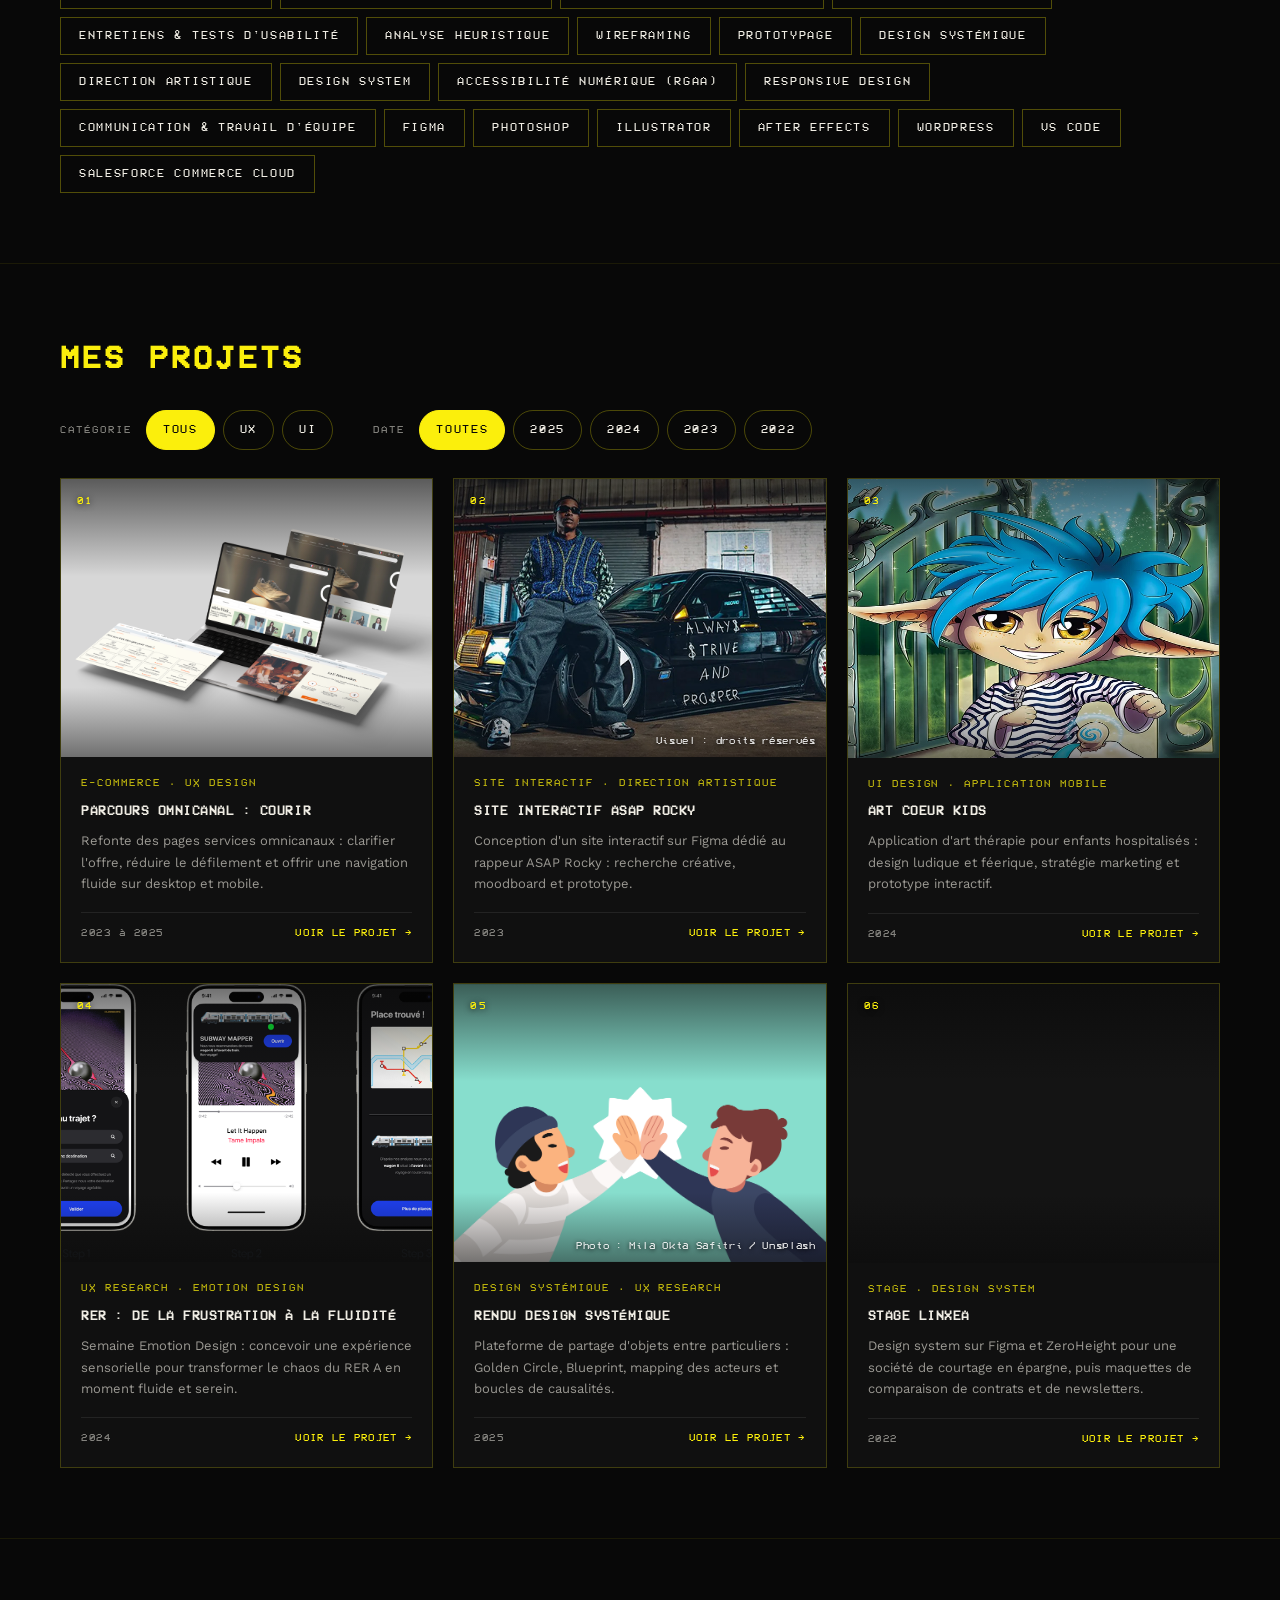
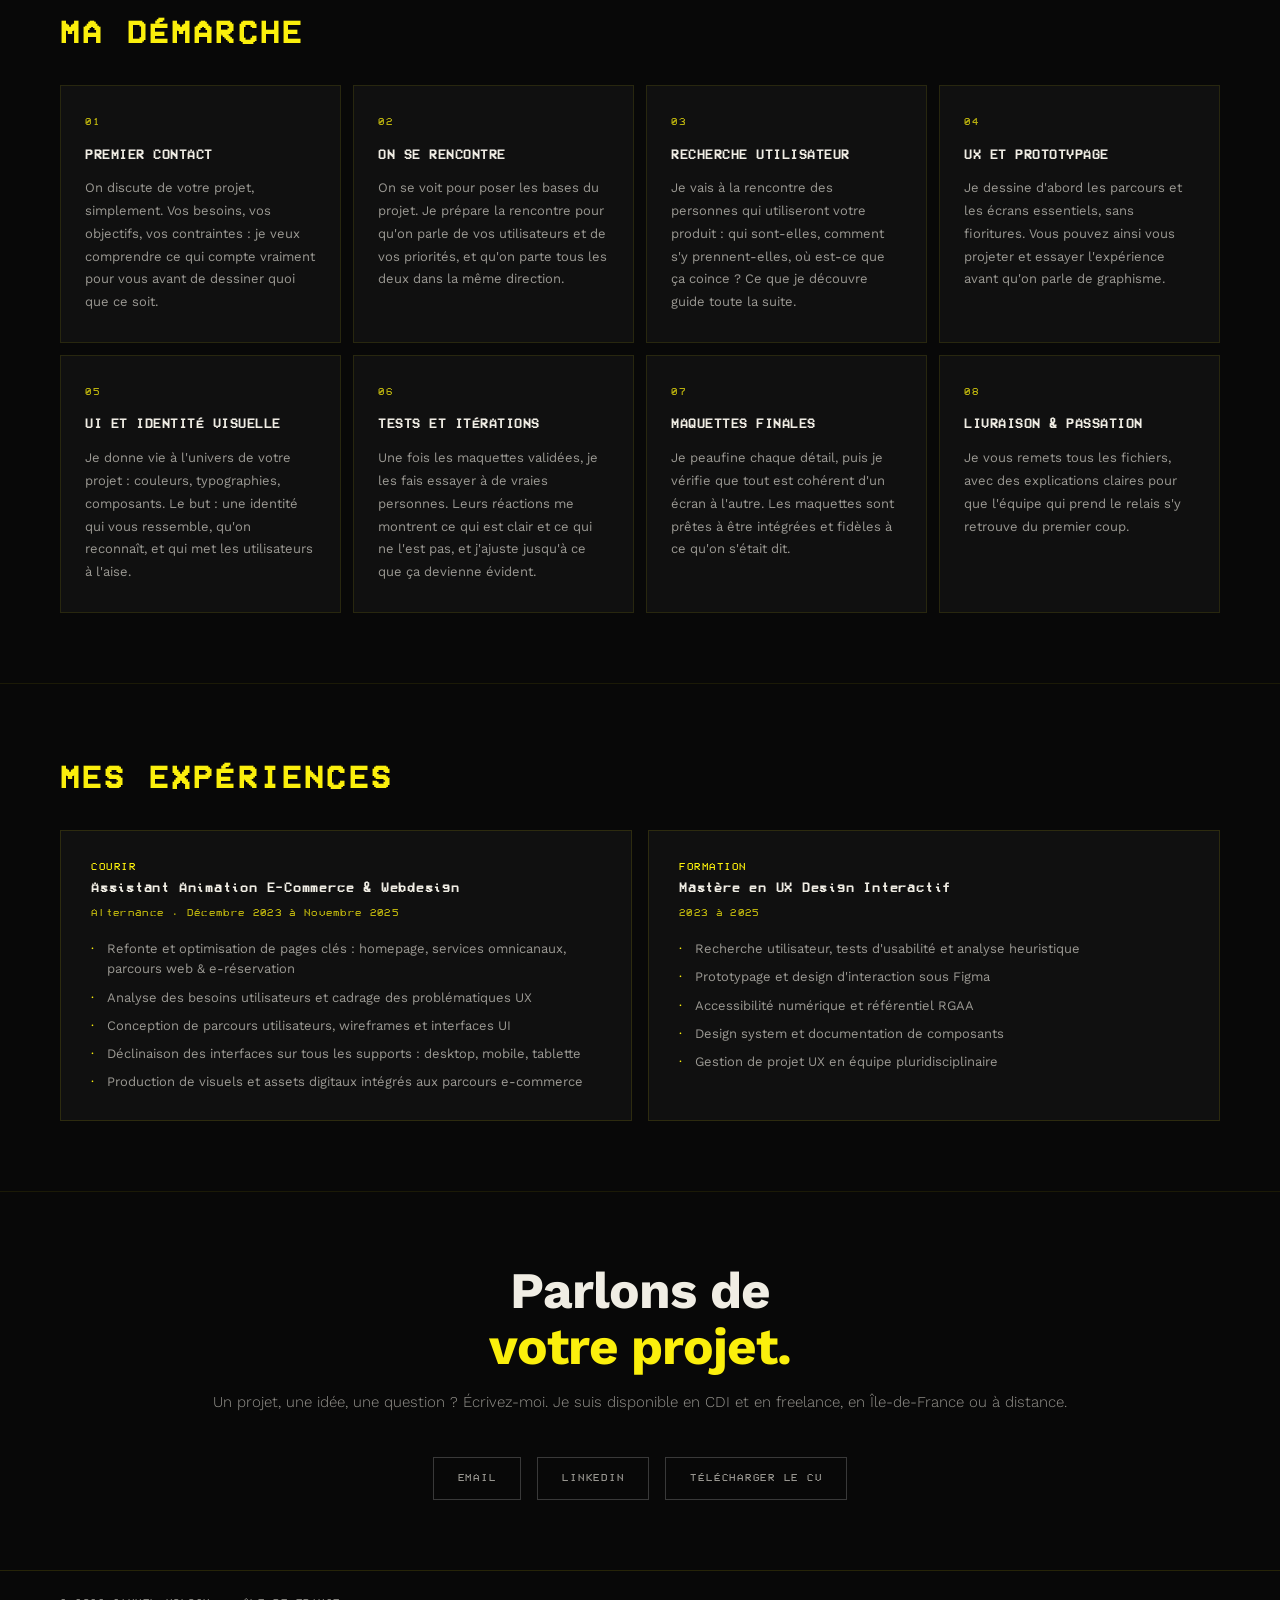
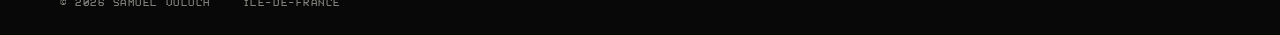
==== commit e8c677c3: "Correct phrasing in hero-sub paragraph" ====
--- a/index.html
+++ b/index.html
@@ -54,7 +54,7 @@
       interfaces qui s'adaptent<br>
       à vous, <em>pas l'inverse.</em>
     </h1>
-    <p class="hero-sub">J'étudie comment les gens utilisent le numérique, puis je crée des fonctionnalités utiles dont on ne s'aperçoit même pas, pour que tout soit simple et évident pour tous.</p>
+    <p class="hero-sub">J'étudie comment les utilisateurs utilisent le numérique, puis je crée des fonctionnalités utiles dont on ne s'aperçoit même pas, pour que tout soit simple et évident pour tous.</p>
     <div class="hero-btns">
       <a href="#work" class="btn btn-y">Voir les projets</a>
       <a href="#contact" class="btn btn-g">Me contacter</a>
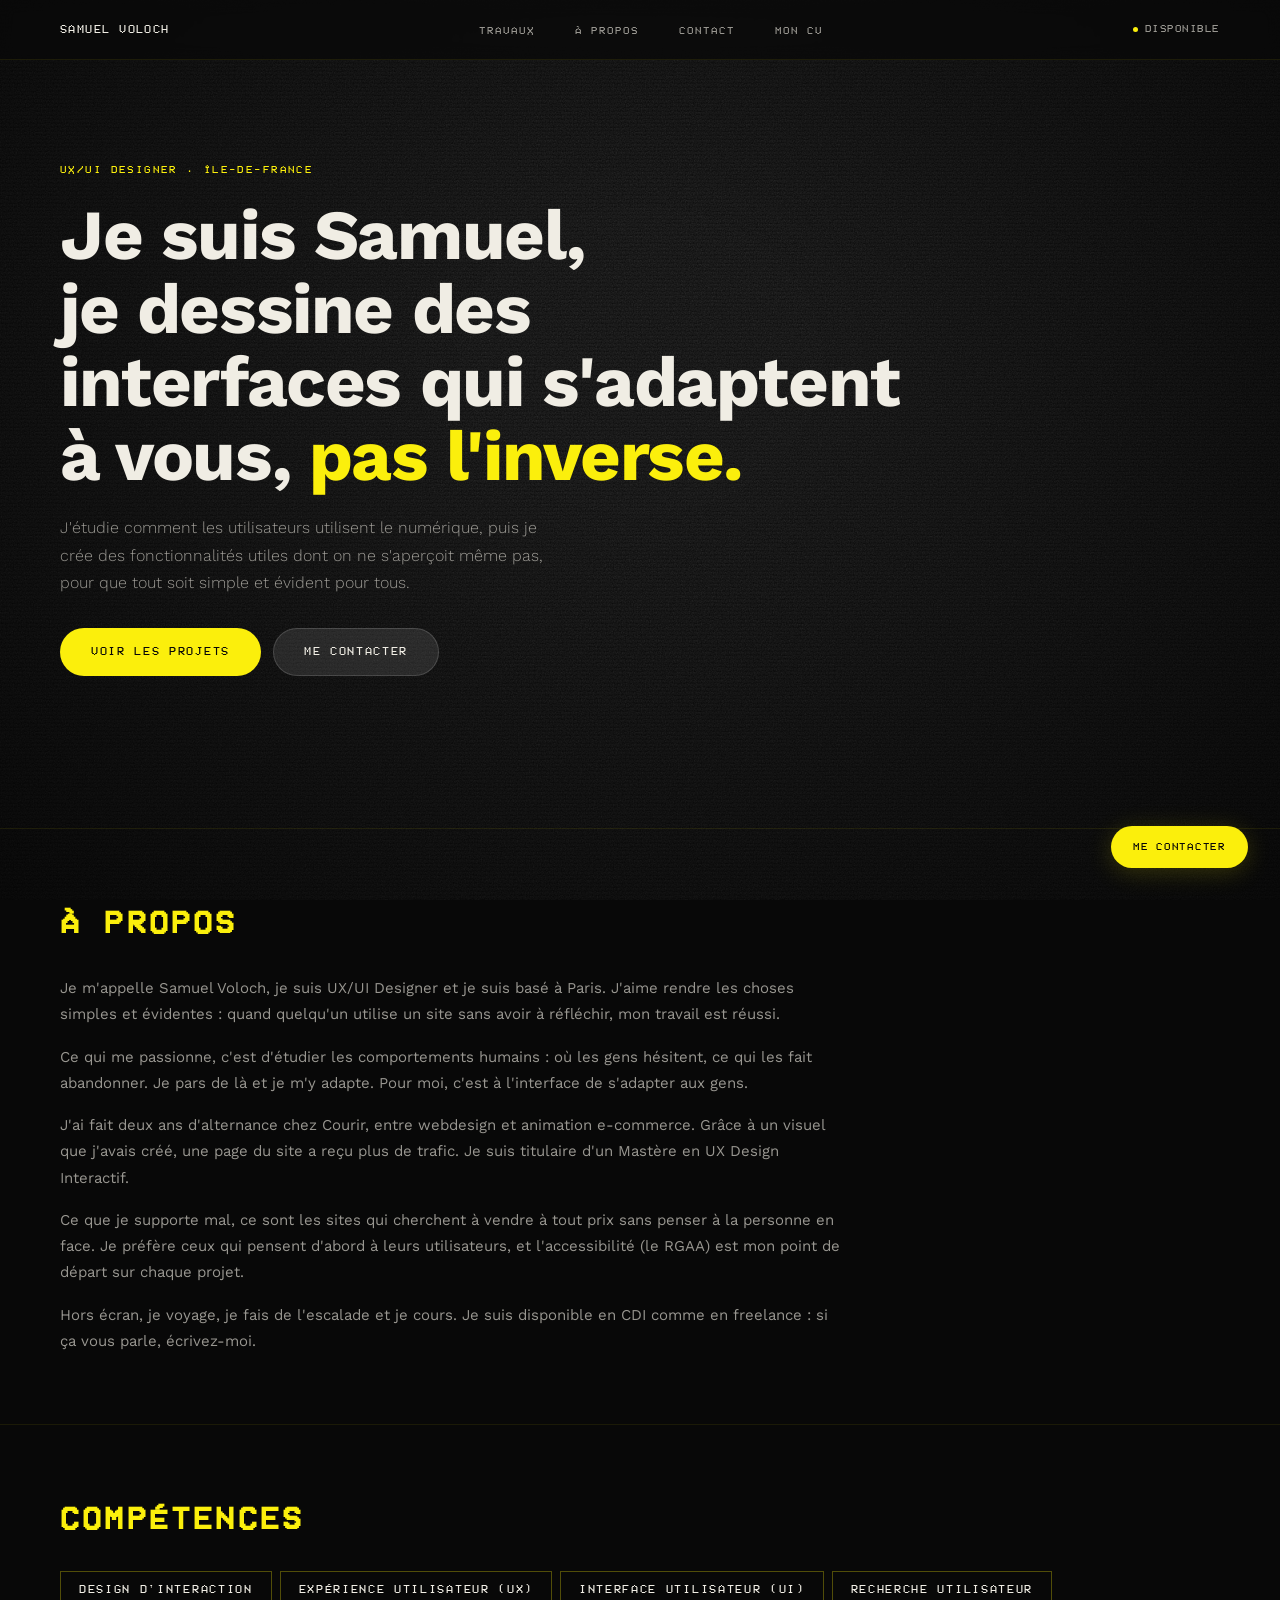
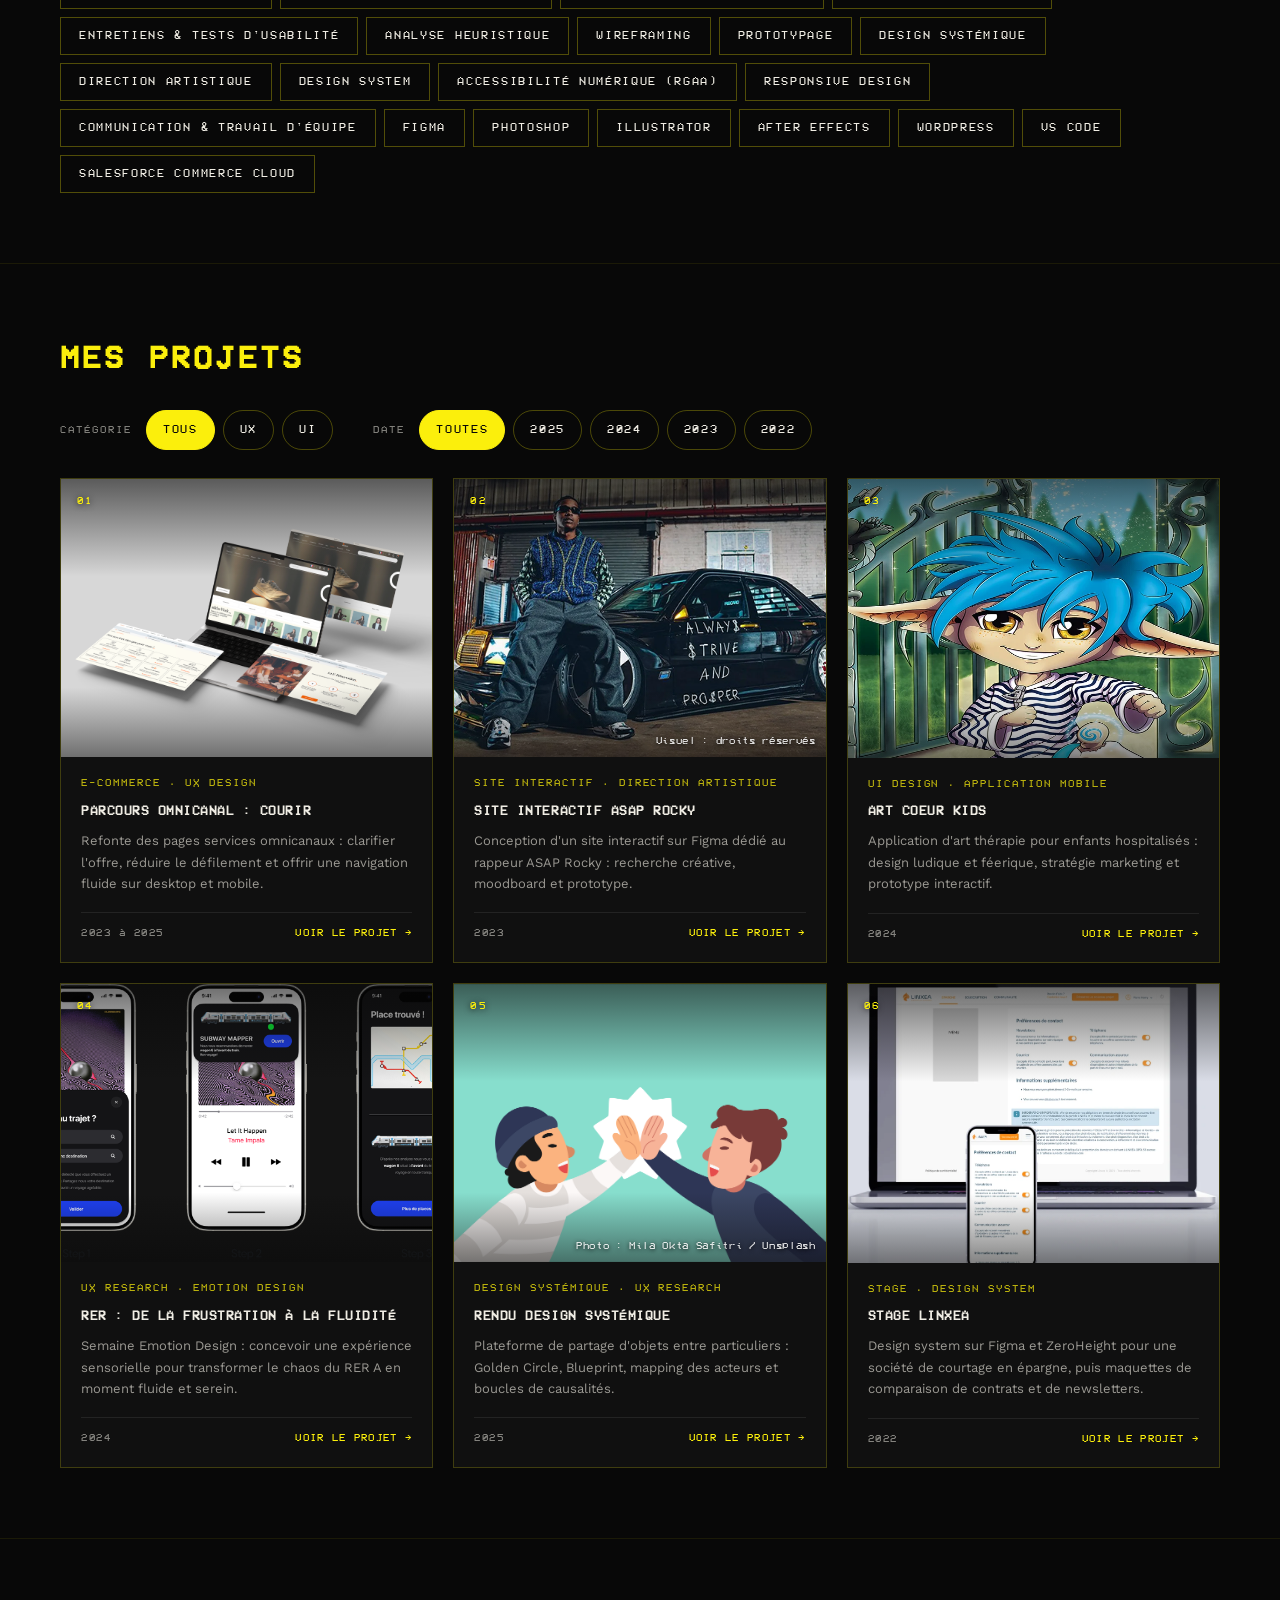
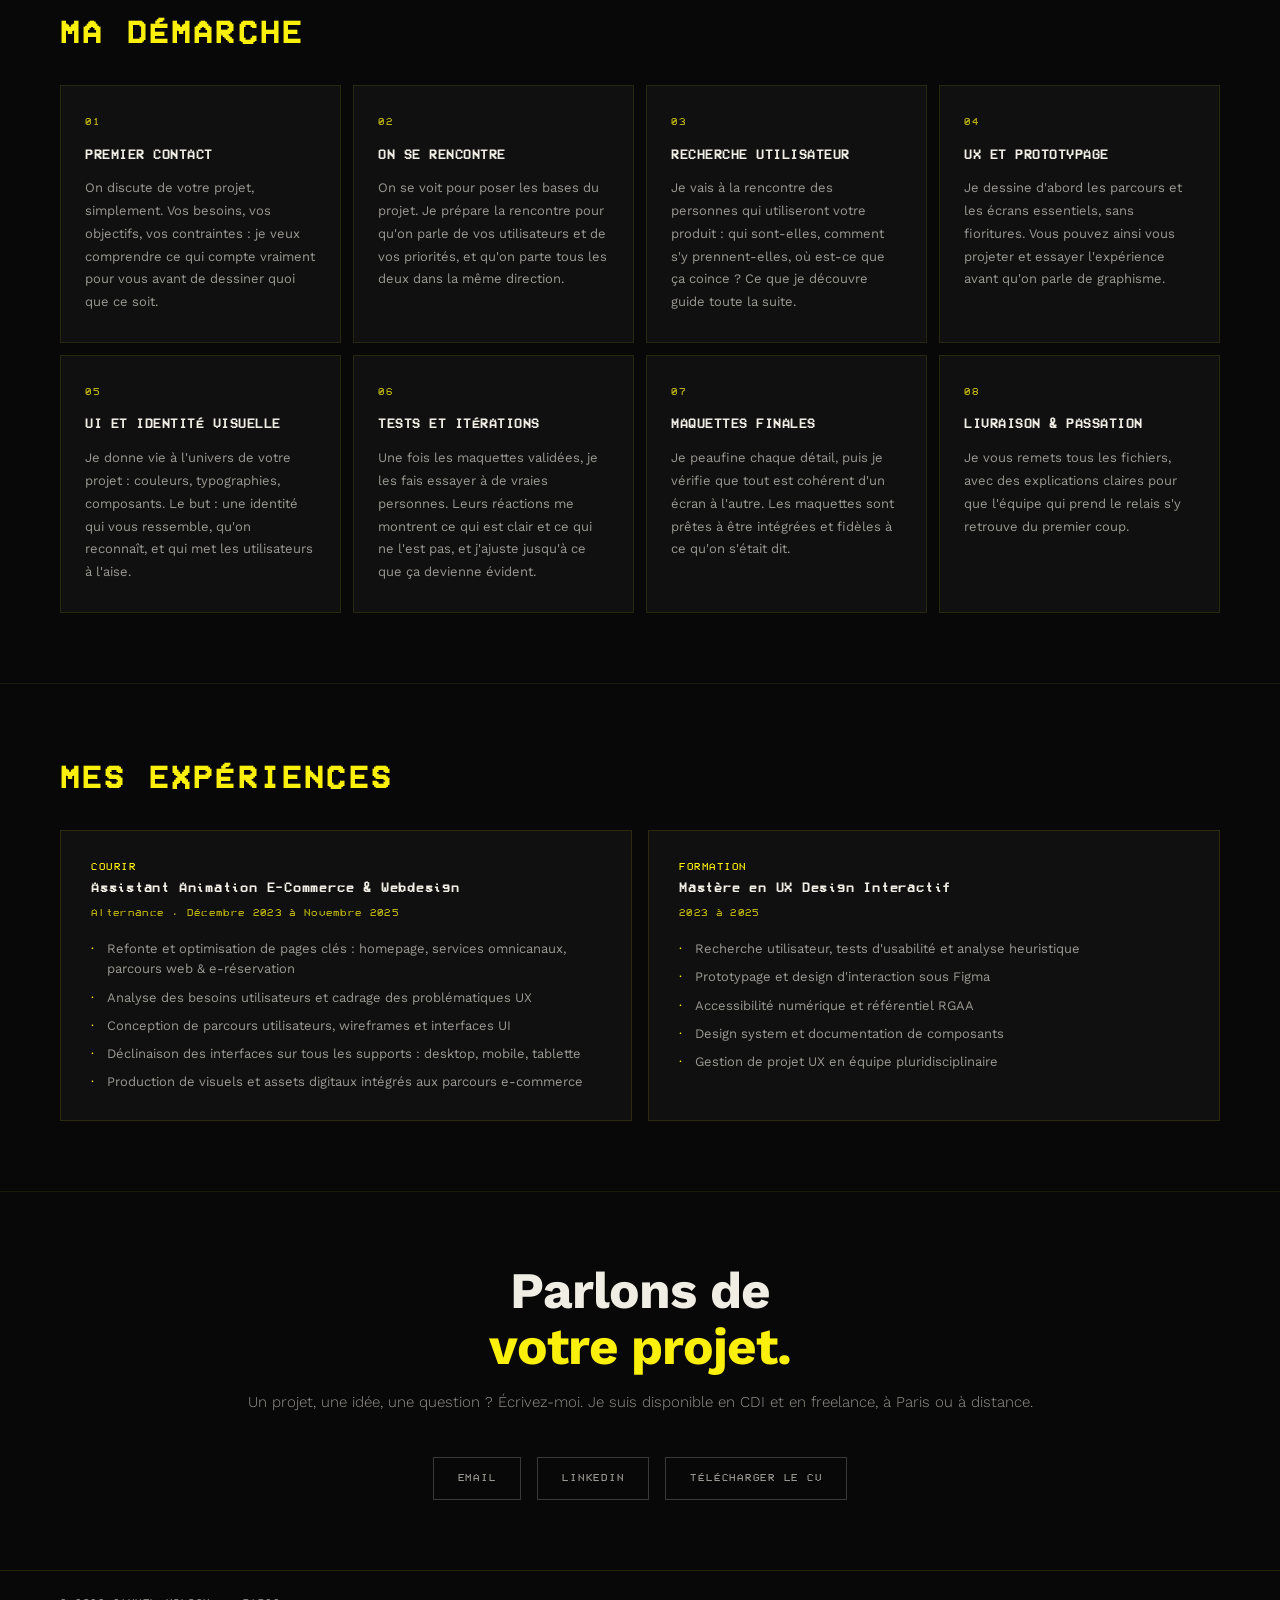
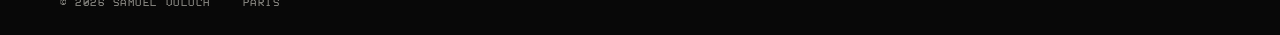
==== commit bda72c97: "Update location references from Île-de-France to Paris" ====
--- a/index.html
+++ b/index.html
@@ -64,7 +64,7 @@
   <section id="about" class="section">
     <h2 class="sec-title">À Propos</h2>
     <div class="about-text">
-      <p>Je m'appelle Samuel Voloch, je suis UX/UI Designer et je suis basé en Île-de-France. J'aime rendre les choses simples et évidentes : quand quelqu'un utilise un site sans avoir à réfléchir, mon travail est réussi.</p>
+      <p>Je m'appelle Samuel Voloch, je suis UX/UI Designer et je suis basé à Paris. J'aime rendre les choses simples et évidentes : quand quelqu'un utilise un site sans avoir à réfléchir, mon travail est réussi.</p>
       <p>Ce qui me passionne, c'est d'étudier les comportements humains : où les gens hésitent, ce qui les fait abandonner. Je pars de là et je m'y adapte. Pour moi, c'est à l'interface de s'adapter aux gens.</p>
       <p>J'ai fait deux ans d'alternance chez Courir, entre webdesign et animation <span class="nowrap">e-commerce</span>. Grâce à un visuel que j'avais créé, une page du site a reçu plus de trafic. Je suis titulaire d'un Mastère en UX Design Interactif.</p>
       <p>Ce que je supporte mal, ce sont les sites qui cherchent à vendre à tout prix sans penser à la personne en face. Je préfère ceux qui pensent d'abord à leurs utilisateurs, et l'accessibilité (le RGAA) est mon point de départ sur chaque projet.</p>
@@ -307,7 +307,7 @@
 
   <section id="contact" class="section">
     <h2 class="contact-big">Parlons de<br><em>votre projet.</em></h2>
-    <p class="contact-sub">Un projet, une idée, une question ? Écrivez-moi. Je suis disponible en CDI et en freelance, en Île-de-France ou à distance.</p>
+    <p class="contact-sub">Un projet, une idée, une question ? Écrivez-moi. Je suis disponible en CDI et en freelance, à Paris ou à distance.</p>
     <div class="contact-links">
       <a href="mailto:s.a.voloch@gmail.com" class="contact-link">Email</a>
       <a href="https://www.linkedin.com/in/samuel-voloch-94533a205/" target="_blank" rel="noopener noreferrer" class="contact-link">LinkedIn<span class="sr-only"> (nouvel onglet)</span></a>
@@ -319,7 +319,7 @@
 
 <footer class="foot">
   <span class="foot-copy">© 2026 Samuel Voloch</span>
-  <span class="foot-copy">Île-de-France</span>
+  <span class="foot-copy">Paris</span>
 </footer>
 
 <a href="mailto:s.a.voloch@gmail.com" id="float-contact">Me contacter</a>
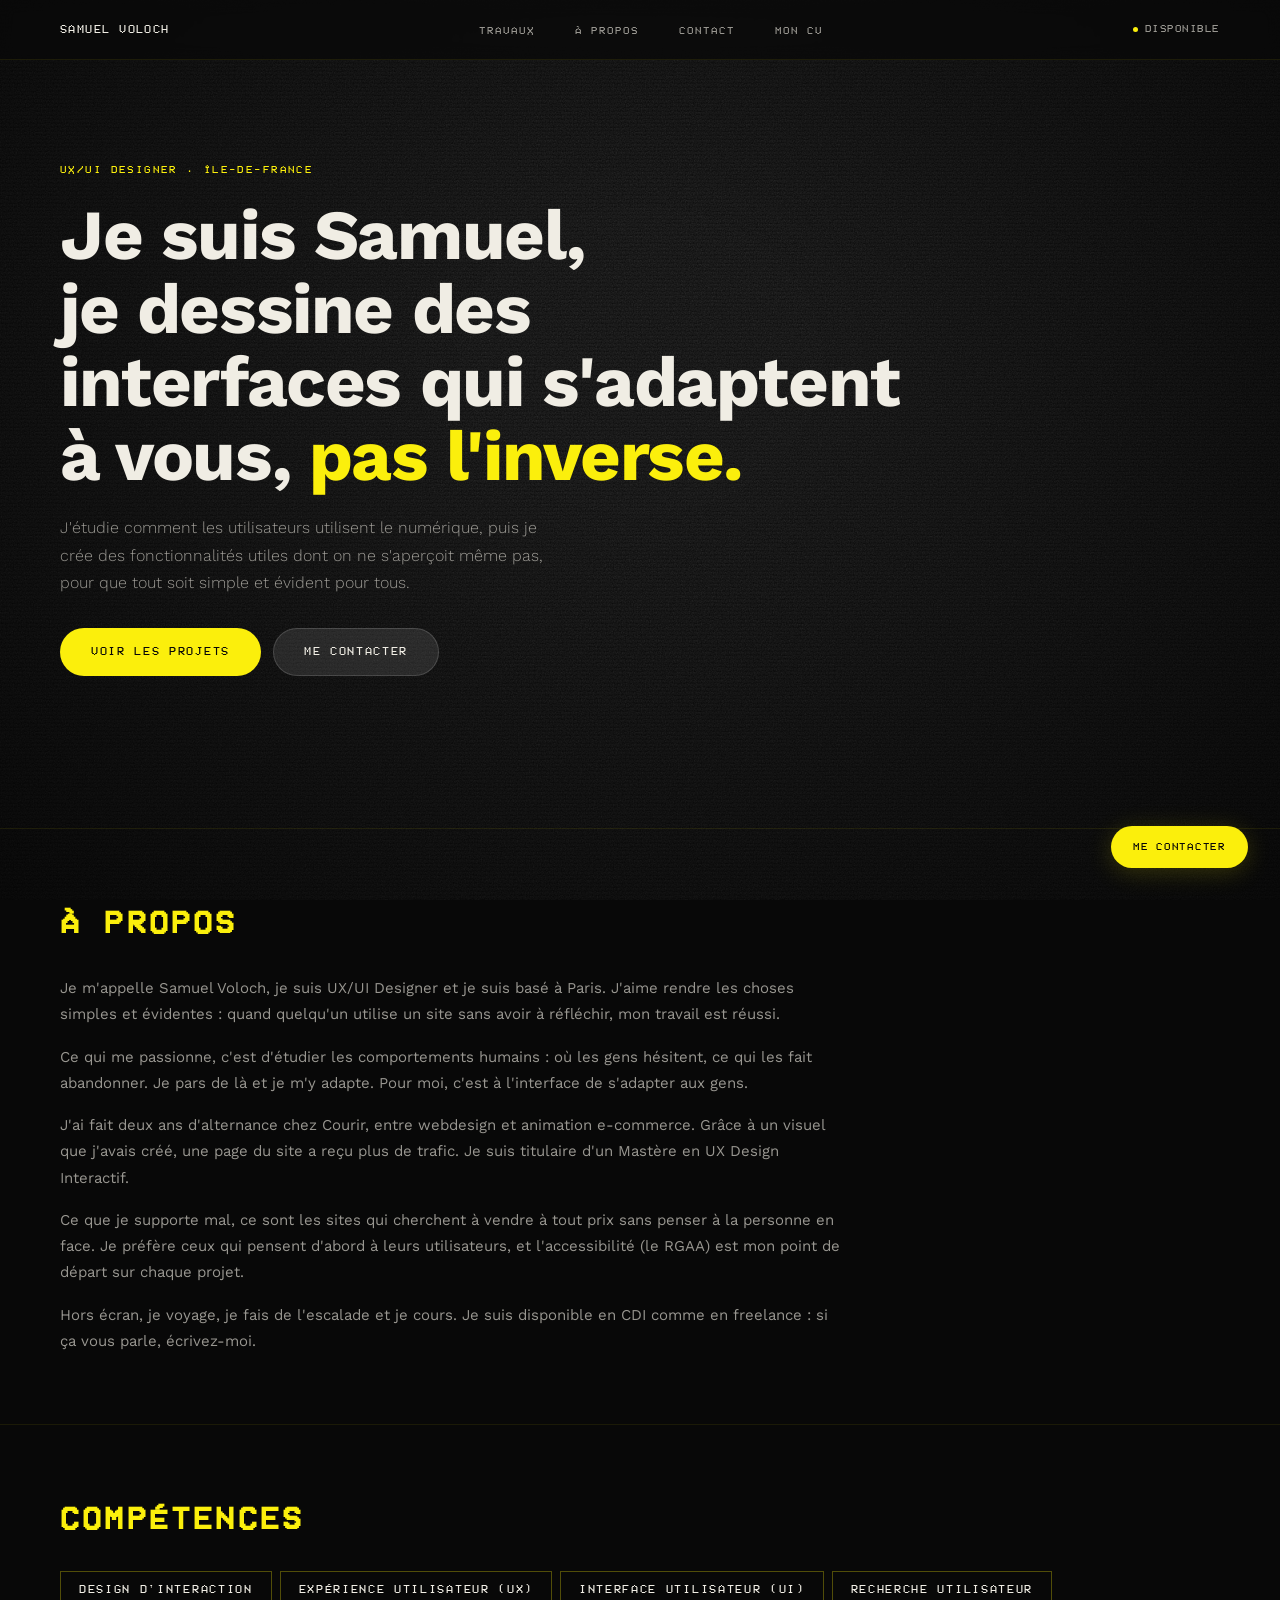
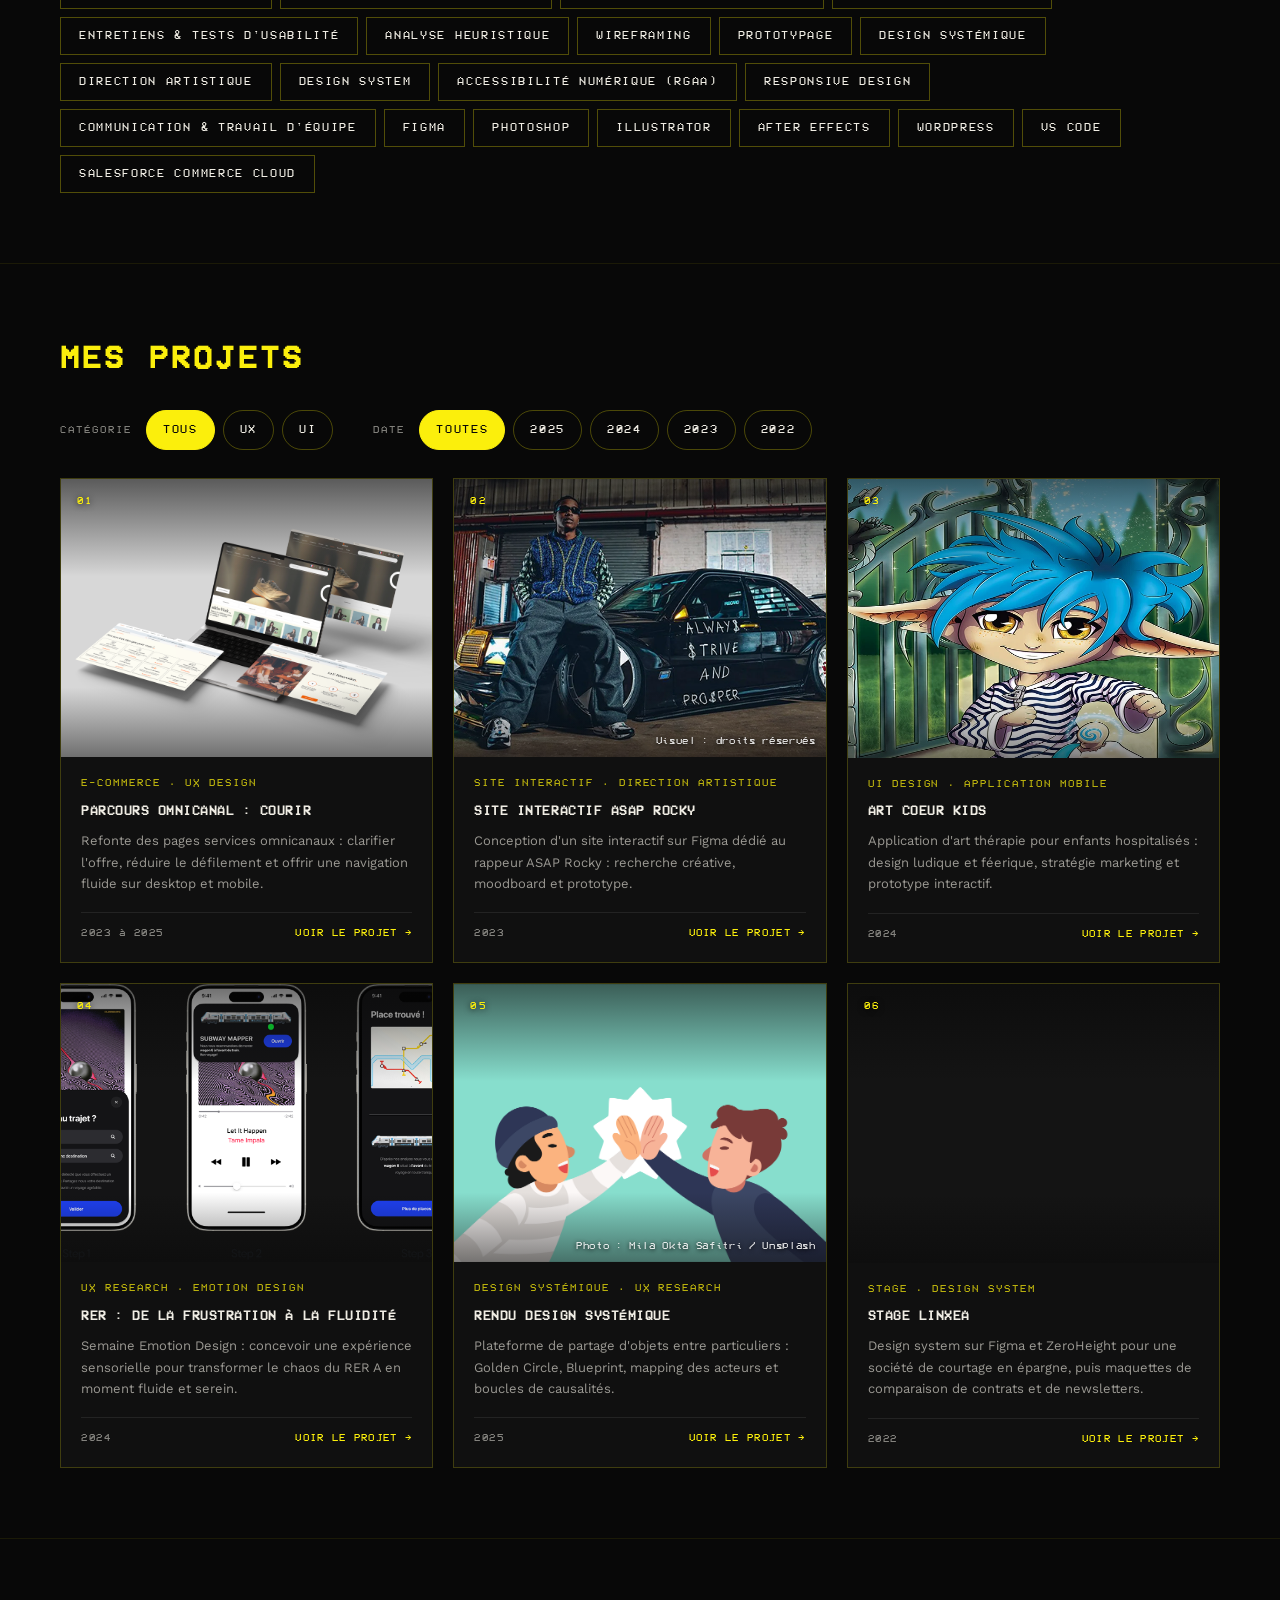
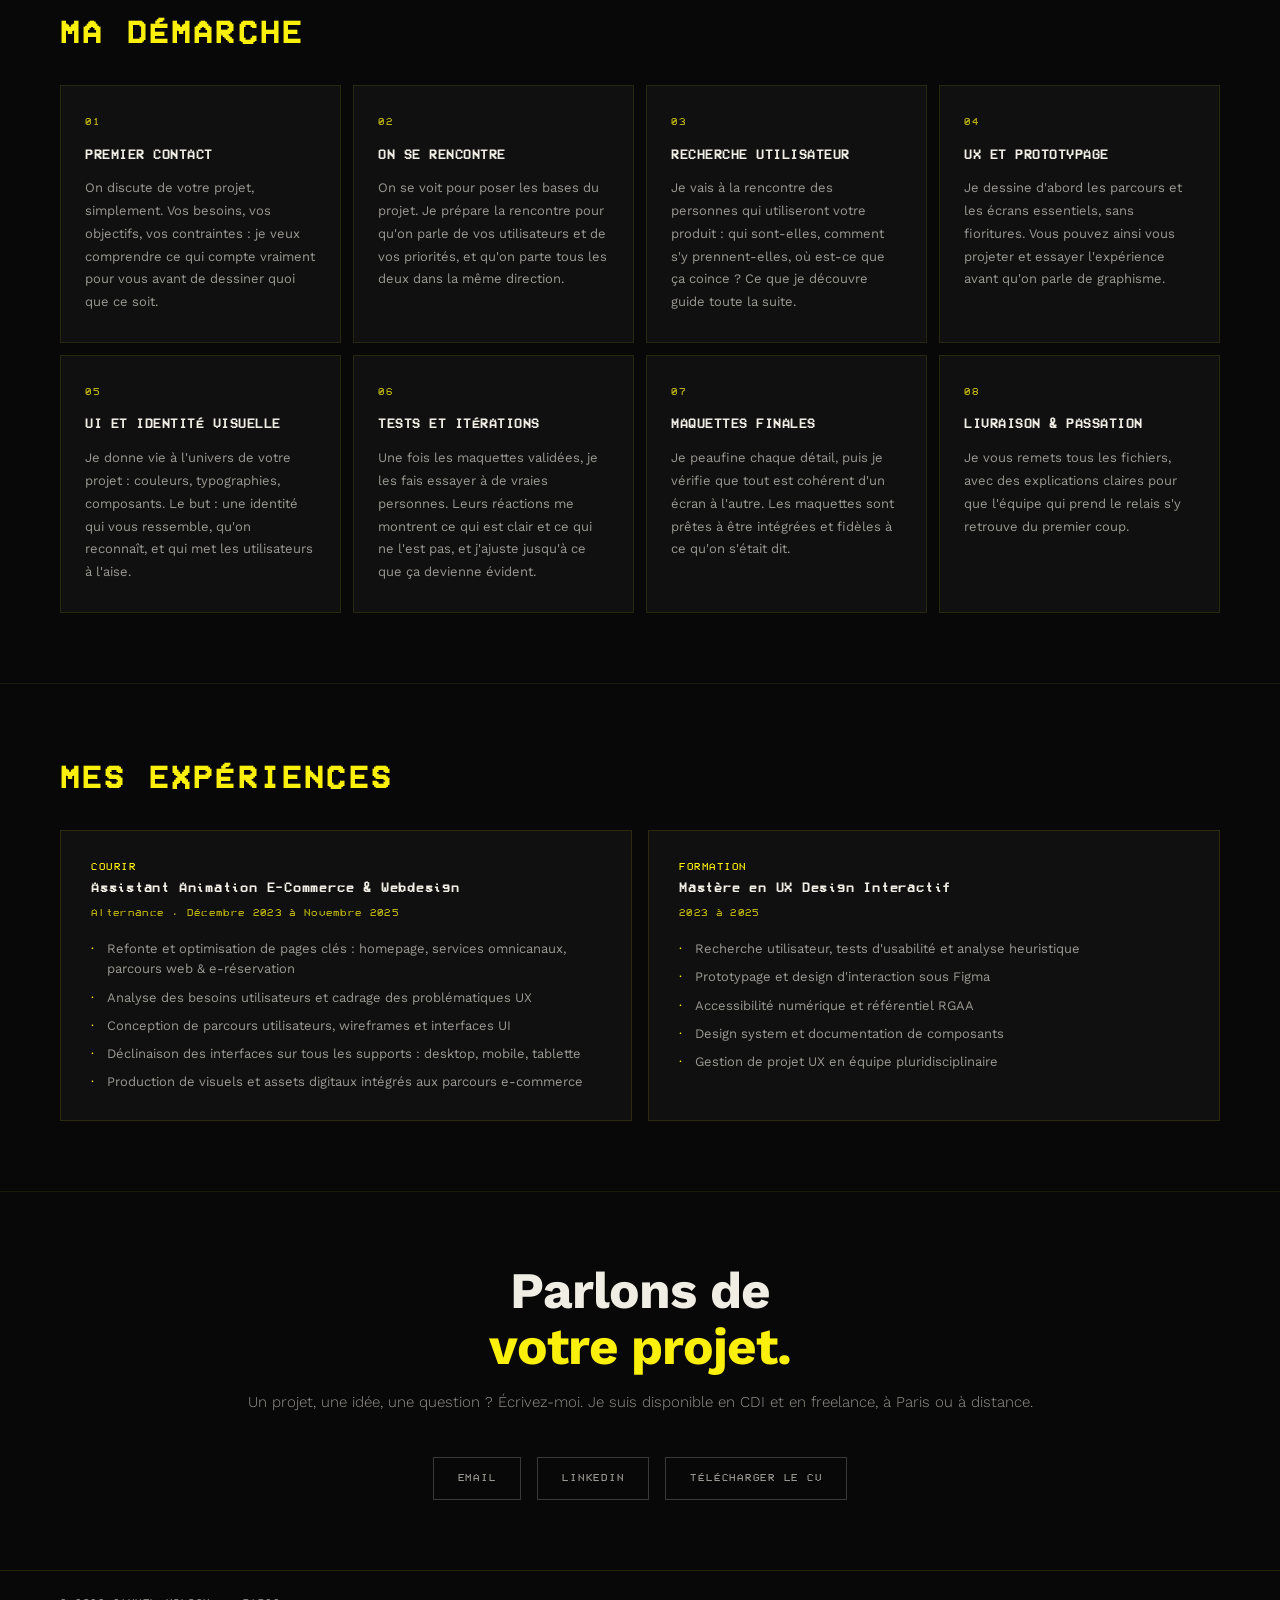
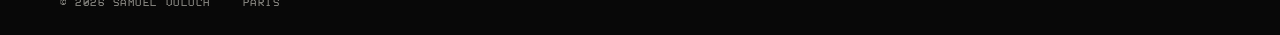
==== commit a6ce476f: "Update index.html" ====
--- a/index.html
+++ b/index.html
@@ -39,7 +39,7 @@
     <li><a href="#work">Travaux</a></li>
     <li><a href="#about">À propos</a></li>
     <li><a href="#contact">Contact</a></li>
-    <li><a href="https://drive.google.com/file/d/10iyQHXAq80rBVVJ4hmMgtF6LsTq1H88y/view?usp=sharing" target="_blank" rel="noopener noreferrer">Mon CV<span class="sr-only"> (nouvel onglet)</span></a></li>
+    <li><a href="https://drive.google.com/file/d/1J_DiMmzGfPx4nYMemMqffby0YKqkbQXs/view?usp=sharing" target="_blank" rel="noopener noreferrer">Mon CV<span class="sr-only"> (nouvel onglet)</span></a></li>
   </ul>
   <p class="nav-status"><span class="blink" aria-hidden="true"></span>Disponible</p>
 </nav>
@@ -311,7 +311,7 @@
     <div class="contact-links">
       <a href="mailto:s.a.voloch@gmail.com" class="contact-link">Email</a>
       <a href="https://www.linkedin.com/in/samuel-voloch-94533a205/" target="_blank" rel="noopener noreferrer" class="contact-link">LinkedIn<span class="sr-only"> (nouvel onglet)</span></a>
-      <a href="https://drive.google.com/file/d/10iyQHXAq80rBVVJ4hmMgtF6LsTq1H88y/view?usp=sharing" target="_blank" rel="noopener noreferrer" class="contact-link">Télécharger le CV<span class="sr-only"> (nouvel onglet)</span></a>
+      <a href="https://drive.google.com/file/d/1J_DiMmzGfPx4nYMemMqffby0YKqkbQXs/view?usp=sharing" target="_blank" rel="noopener noreferrer" class="contact-link">Télécharger le CV<span class="sr-only"> (nouvel onglet)</span></a>
     </div>
   </section>
 
